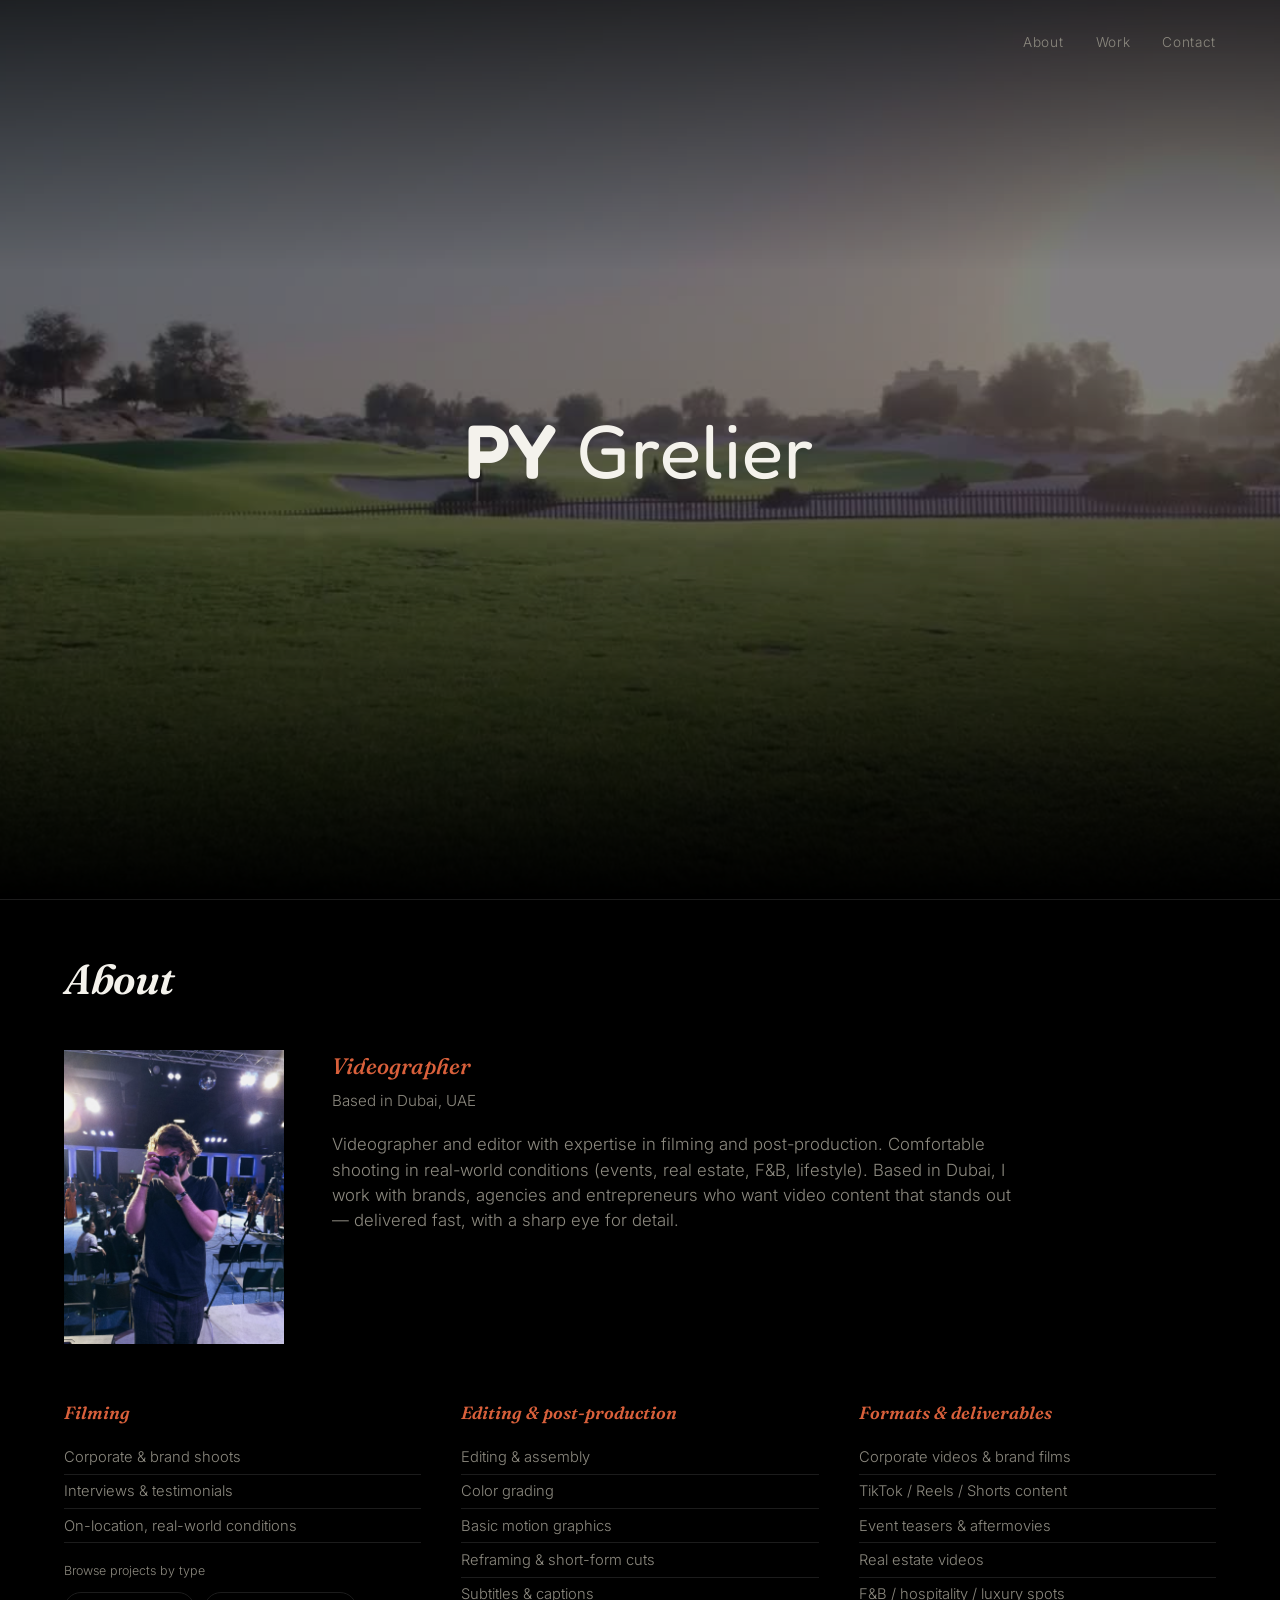
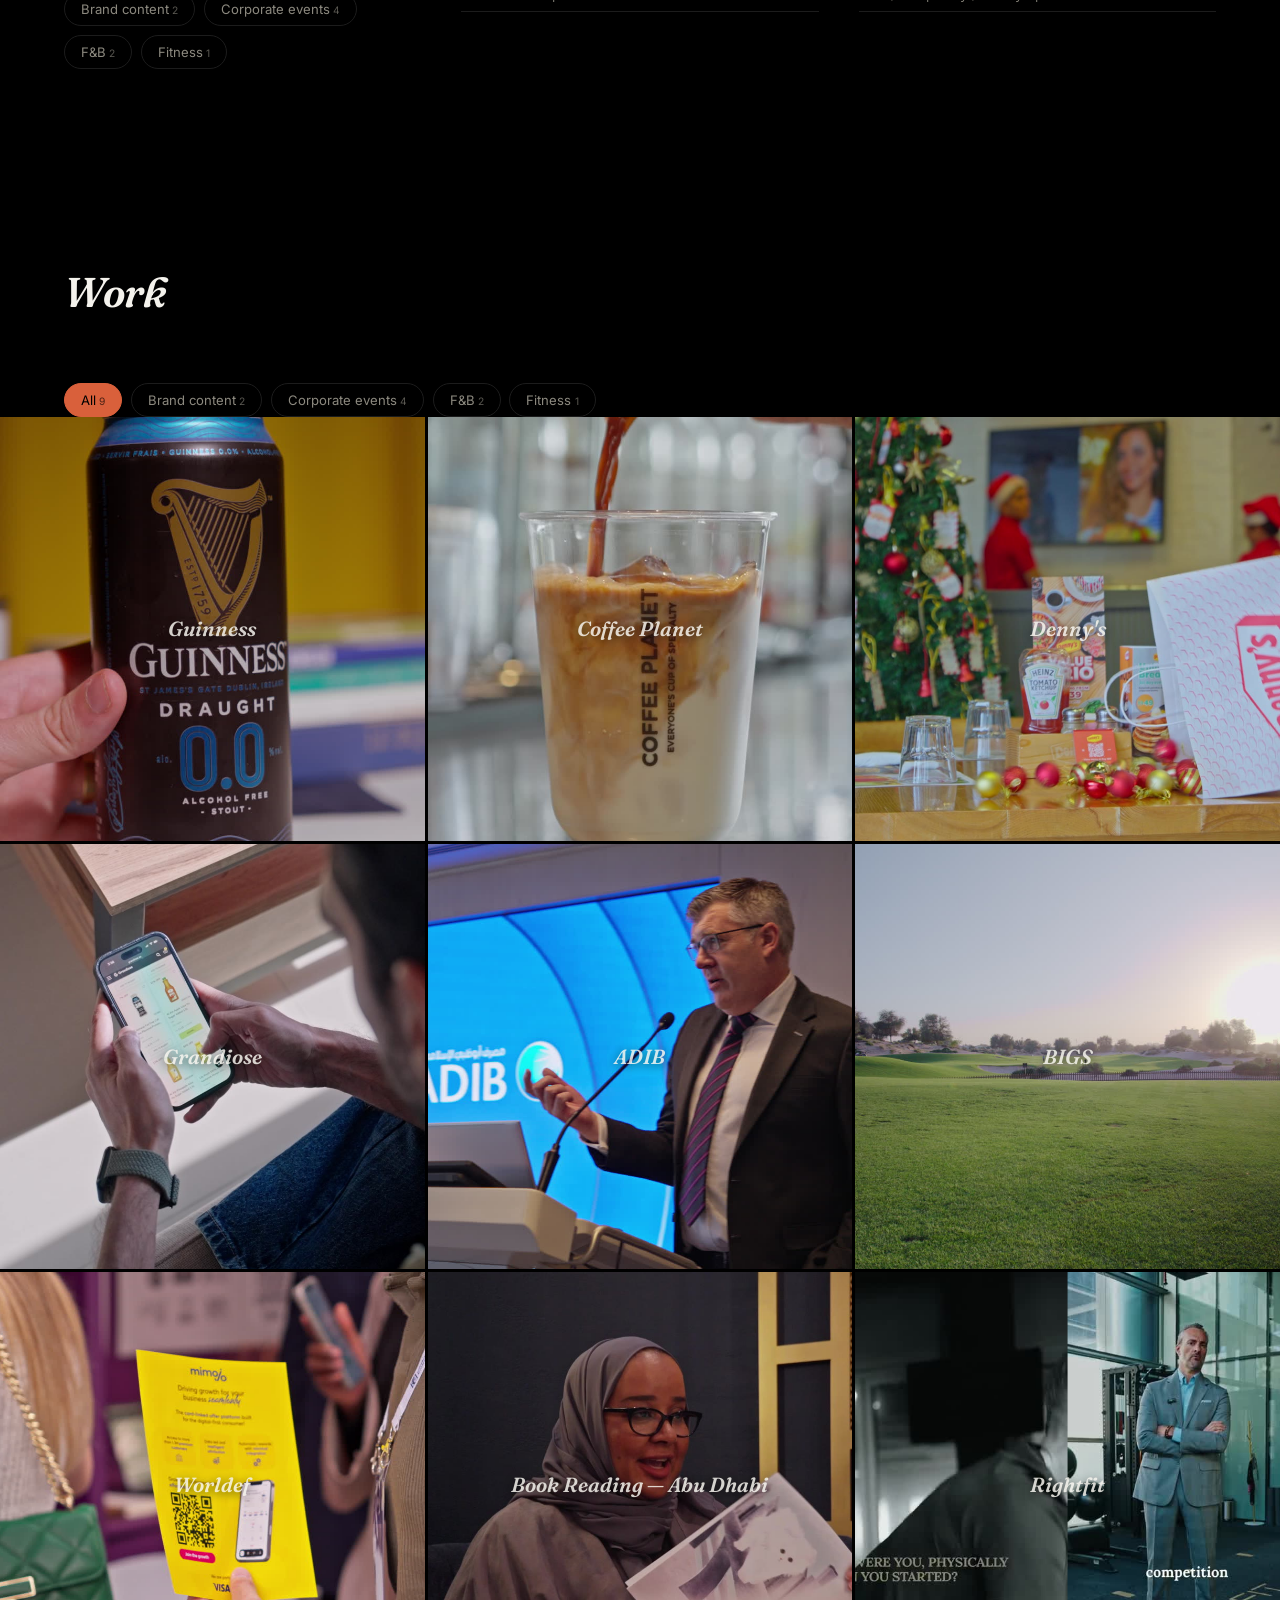
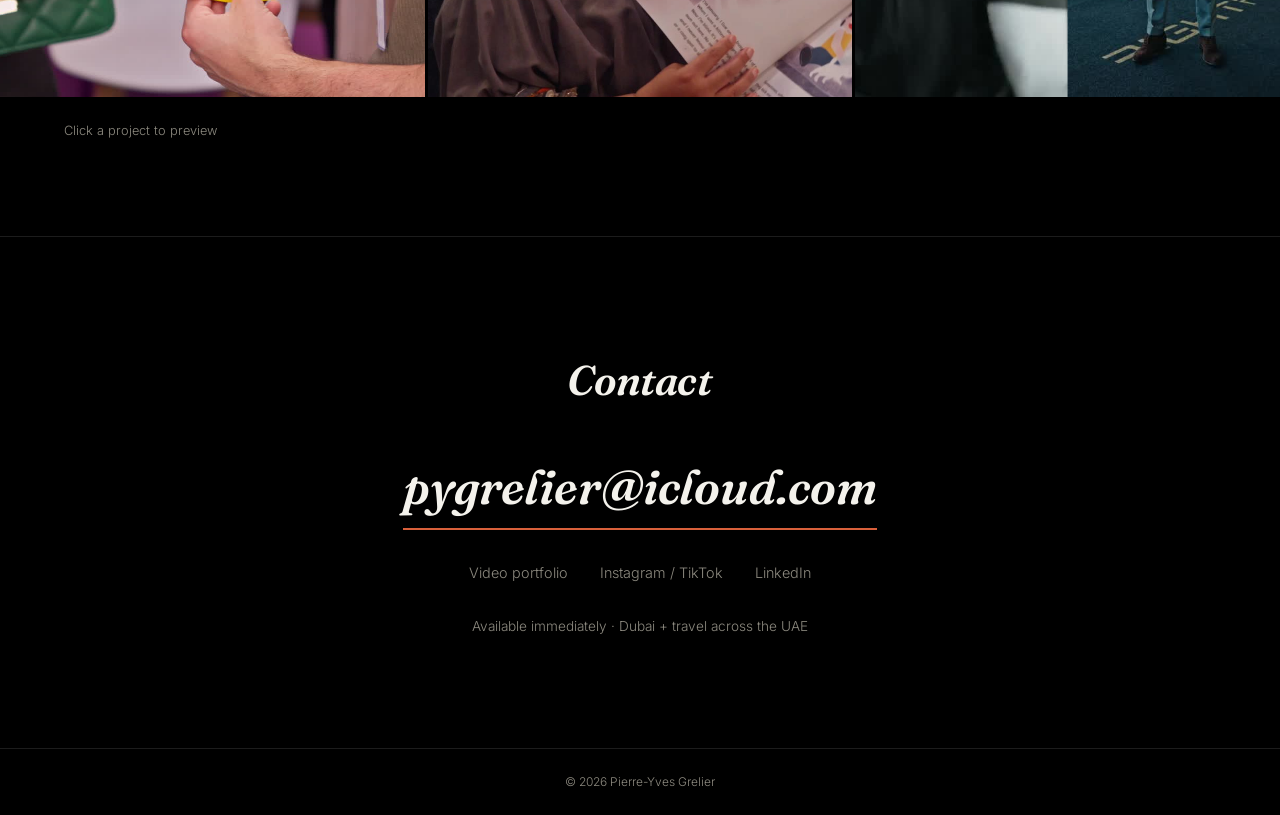
==== index.html @ 36cd8cb8 "Make hero title bigger, dead-center, and switch to a playful font Loads Fredoka (rounded, friendly d" ====
<!DOCTYPE html>
<html lang="en">
<head>
<meta charset="UTF-8">
<meta name="viewport" content="width=device-width, initial-scale=1.0">
<title>Pierre-Yves Grelier — Videographer</title>
<link rel="preconnect" href="https://fonts.googleapis.com">
<link rel="preconnect" href="https://fonts.gstatic.com" crossorigin>
<link href="https://fonts.googleapis.com/css2?family=Fraunces:ital,wght@0,400;0,600;0,700;1,400;1,500;1,600&family=Inter:wght@300;400;500&family=Fredoka:wght@400;500;600;700&display=swap" rel="stylesheet">
<link rel="stylesheet" href="style.css">
</head>
<body>

  <nav class="nav nav--overlay">
    <div class="nav-links">
      <a href="#about">About</a>
      <a href="#work">Work</a>
      <a href="#contact">Contact</a>
    </div>
  </nav>

  <header class="reel">
    <video class="reel-video" src="videos/hero-mashup.mp4" poster="images/hero-mashup.jpg" autoplay muted loop playsinline></video>
    <div class="reel-overlay">
      <h1>PY <span class="em">Grelier</span></h1>
    </div>
  </header>

  <main>
    <section id="about" class="about reveal">
      <h2 class="section-title">About</h2>
      <div class="about-intro">
        <img class="about-photo" src="images/profile.jpg" alt="Pierre-Yves Grelier">
        <div class="about-copy">
          <p class="hero-role">Videographer</p>
          <p class="hero-location">Based in Dubai, UAE</p>
          <p class="about-text">
            Videographer and editor with expertise in filming and post-production.
            Comfortable shooting in real-world conditions (events, real estate, F&amp;B, lifestyle).
            Based in Dubai, I work with brands, agencies and entrepreneurs who want video content
            that stands out — delivered fast, with a sharp eye for detail.
          </p>
        </div>
      </div>

      <div class="skills-grid">
        <div class="skill-block">
          <h3>Filming</h3>
          <ul>
            <li>Corporate &amp; brand shoots</li>
            <li>Interviews &amp; testimonials</li>
            <li>On-location, real-world conditions</li>
          </ul>
          <div class="category-browser" id="category-browser">
            <p class="category-browser-label">Browse projects by type</p>
            <div class="category-pills" id="category-pills"></div>
            <div class="category-preview" id="category-preview">
              <div class="category-preview-track" id="category-preview-track"></div>
            </div>
          </div>
        </div>
        <div class="skill-block">
          <h3>Editing &amp; post-production</h3>
          <ul>
            <li>Editing &amp; assembly</li>
            <li>Color grading</li>
            <li>Basic motion graphics</li>
            <li>Reframing &amp; short-form cuts</li>
            <li>Subtitles &amp; captions</li>
          </ul>
        </div>
        <div class="skill-block">
          <h3>Formats &amp; deliverables</h3>
          <ul>
            <li>Corporate videos &amp; brand films</li>
            <li>TikTok / Reels / Shorts content</li>
            <li>Event teasers &amp; aftermovies</li>
            <li>Real estate videos</li>
            <li>F&amp;B / hospitality / luxury spots</li>
          </ul>
        </div>
      </div>
    </section>

    <section id="work" class="work reveal">
      <h2 class="section-title work-heading">Work</h2>
      <div class="work-filter-pills" id="work-filter-pills"></div>
      <div class="carousel-wrap">
        <div id="project-grid">
          <!-- Generated from projects.js -->
        </div>
      </div>
      <p class="carousel-hint">Click a project to preview</p>
    </section>

    <section id="contact" class="contact reveal">
      <h2 class="section-title">Contact</h2>
      <a class="contact-email" href="mailto:pygrelier@icloud.com">pygrelier@icloud.com</a>
      <div class="contact-links">
        <a href="#" data-placeholder="portfolio">Video portfolio</a>
        <a href="#" data-placeholder="instagram">Instagram / TikTok</a>
        <a href="#" data-placeholder="linkedin">LinkedIn</a>
      </div>
      <p class="contact-note">Available immediately · Dubai + travel across the UAE</p>
    </section>
  </main>

  <footer class="footer">
    <span>© 2026 Pierre-Yves Grelier</span>
  </footer>

  <div id="lightbox" class="lightbox" aria-hidden="true">
    <div class="lightbox-backdrop"></div>
    <div class="lightbox-panel">
      <button class="lightbox-close" aria-label="Close preview" type="button">&times;</button>
      <div class="lightbox-media"></div>
      <div class="lightbox-info">
        <div class="lightbox-title"></div>
        <div class="lightbox-category"></div>
        <a class="lightbox-link" href="#" target="_blank" rel="noopener">Watch full video ↗</a>
      </div>
    </div>
  </div>

  <script src="projects.js"></script>
  <script src="script.js"></script>
</body>
</html>
---- style.css ----
:root {
  --bg: #000000;
  --bg-alt: #0a0a0a;
  --text: #f4f2ec;
  --text-dim: #8c897f;
  --accent: #d9603b;
  --border: #1c1c1c;
  --font-head: 'Fraunces', serif;
  --font-body: 'Inter', sans-serif;
}

* { margin: 0; padding: 0; box-sizing: border-box; }

html { scroll-behavior: smooth; }

.reveal {
  opacity: 0;
  transform: translateY(48px);
  transition: opacity 0.9s ease, transform 0.9s ease;
}

.reveal.is-visible {
  opacity: 1;
  transform: translateY(0);
}

@media (prefers-reduced-motion: reduce) {
  .reveal {
    opacity: 1;
    transform: none;
    transition: none;
  }
}

body {
  background: var(--bg);
  color: var(--text);
  font-family: var(--font-body);
  font-weight: 300;
  line-height: 1.5;
}

main {
  position: relative;
  z-index: 1;
  background: var(--bg);
}

a { color: inherit; text-decoration: none; }

.section-title {
  font-family: var(--font-head);
  font-size: clamp(1.8rem, 4vw, 2.6rem);
  font-weight: 600;
  font-style: italic;
  letter-spacing: -0.01em;
  margin-bottom: 2.5rem;
}

/* ---------- NAV ---------- */
.nav {
  position: relative;
  z-index: 1;
  display: flex;
  justify-content: space-between;
  align-items: center;
  font-family: var(--font-body);
  font-size: 0.85rem;
  letter-spacing: 0.05em;
  padding: 2rem clamp(1.5rem, 5vw, 4rem);
  background: var(--bg);
  border-bottom: 1px solid var(--border);
}

.nav-name {
  font-family: var(--font-head);
  font-weight: 700;
  font-size: 1.4rem;
}

.nav-links { display: flex; gap: 2rem; }

.nav-links a {
  color: var(--text-dim);
  padding-bottom: 0.3rem;
  border-bottom: 1px solid transparent;
  transition: color 0.2s ease, border-color 0.2s ease;
}

.nav-links a:hover { color: var(--text); }

.nav-links a.is-active {
  color: var(--text);
  border-color: var(--accent);
}

.nav--overlay {
  position: absolute;
  left: 0;
  right: 0;
  top: 0;
  z-index: 2;
  background: transparent;
  border-bottom: none;
  justify-content: flex-end;
}

/* ---------- REEL (Work landing banner) ---------- */
.reel {
  position: relative;
  height: 100vh;
  height: 100svh;
  min-height: 480px;
  border-bottom: 1px solid var(--border);
  overflow: hidden;
}

.reel::before {
  content: '';
  position: absolute;
  left: 0;
  right: 0;
  top: 0;
  height: 30%;
  background: linear-gradient(to top, transparent, rgba(0,0,0,0.65));
  pointer-events: none;
  z-index: 0;
}

.reel::after {
  content: '';
  position: absolute;
  left: 0;
  right: 0;
  bottom: 0;
  height: 40%;
  background: linear-gradient(to bottom, transparent, var(--bg));
  pointer-events: none;
  z-index: 0;
}

.reel-video {
  position: absolute;
  left: 0;
  top: -20%;
  width: 100%;
  height: 140%;
  object-fit: cover;
  display: block;
  filter: brightness(0.55);
  z-index: -1;
  will-change: transform;
}

.reel-overlay {
  position: absolute;
  inset: 0;
  z-index: 1;
  display: flex;
  align-items: center;
  justify-content: center;
  text-align: center;
  padding: 0 clamp(1.5rem, 5vw, 4rem);
}

.reel-overlay h1 {
  font-family: 'Fredoka', sans-serif;
  font-weight: 600;
  font-size: clamp(2.6rem, 7vw, 4.75rem);
  line-height: 1;
  letter-spacing: 0.01em;
}

.reel-overlay h1 .em {
  font-weight: 400;
}

.hero-role {
  font-family: var(--font-head);
  font-style: italic;
  font-size: clamp(1.1rem, 2vw, 1.4rem);
  color: var(--accent);
  font-weight: 500;
}

.hero-location {
  margin-top: 0.4rem;
  color: var(--text-dim);
  font-size: 0.95rem;
}

@media (max-width: 900px) {
  .about-intro { flex-direction: column; gap: 1.5rem; }
  .about-photo { width: 160px; }
}

@media (max-width: 480px) {
  .nav { padding: 1.2rem 1.2rem; }
  .nav-name { font-size: 1.05rem; }
  .nav-links { gap: 1rem; }
  .nav-links a { font-size: 0.72rem; }
}

/* ---------- ABOUT ---------- */
.about {
  padding: 3rem clamp(1.5rem, 5vw, 4rem) 6rem;
}

.about-intro {
  display: flex;
  gap: 3rem;
  align-items: flex-start;
  margin-bottom: 3.5rem;
}

.about-photo {
  width: 220px;
  aspect-ratio: 3 / 4;
  object-fit: cover;
  object-position: 50% 25%;
  flex-shrink: 0;
  filter: grayscale(0.15) brightness(0.95);
}

.about-copy {
  flex: 1;
  min-width: 0;
}

.about-text {
  max-width: 680px;
  color: var(--text-dim);
  font-size: 1.05rem;
  margin-top: 1.2rem;
  margin-bottom: 0;
}

.skills-grid {
  display: grid;
  grid-template-columns: repeat(3, 1fr);
  gap: 2.5rem;
}

.skill-block h3 {
  font-family: var(--font-head);
  font-weight: 600;
  font-style: italic;
  font-size: 1.1rem;
  color: var(--accent);
  margin-bottom: 0.9rem;
}

.skill-block ul { list-style: none; }

.skill-block li {
  color: var(--text-dim);
  font-size: 0.92rem;
  padding: 0.35rem 0;
  border-bottom: 1px solid var(--border);
}

.category-browser-label {
  display: block;
  margin-top: 1.2rem;
  margin-bottom: 0.7rem;
  font-size: 0.78rem;
  color: var(--text-dim);
}

.category-pills {
  display: flex;
  flex-wrap: wrap;
  gap: 0.55rem;
}

.category-pill {
  font-family: var(--font-body);
  font-size: 0.82rem;
  color: var(--text-dim);
  background: transparent;
  border: 1px solid var(--border);
  border-radius: 999px;
  padding: 0.5rem 1rem;
  cursor: pointer;
  transition: border-color 0.2s ease, color 0.2s ease, background 0.2s ease;
  white-space: nowrap;
}

.category-pill:hover {
  color: var(--text);
  border-color: var(--text-dim);
}

.category-pill.is-active {
  color: var(--bg);
  background: var(--accent);
  border-color: var(--accent);
}

.category-pill .count {
  opacity: 0.65;
  font-size: 0.78em;
  margin-left: 0.3em;
}

.category-preview {
  max-height: 0;
  opacity: 0;
  overflow: hidden;
  transition: max-height 0.4s cubic-bezier(0.2, 0.8, 0.2, 1), opacity 0.3s ease, margin-top 0.4s ease;
  margin-top: 0;
}

.category-preview.is-open {
  max-height: 190px;
  opacity: 1;
  margin-top: 1.1rem;
}

.category-preview-track {
  display: flex;
  gap: 0.7rem;
  overflow-x: auto;
  padding-bottom: 0.6rem;
  scrollbar-width: thin;
}

.preview-thumb {
  position: relative;
  flex: 0 0 auto;
  width: 128px;
  height: 128px;
  overflow: hidden;
  cursor: pointer;
  background: var(--bg-alt);
  border: 1px solid var(--border);
  transform: scale(1);
  transition: transform 0.25s ease, border-color 0.25s ease;
}

.preview-thumb:hover {
  transform: scale(1.04);
  border-color: var(--accent);
}

.preview-thumb img,
.preview-thumb video {
  width: 100%;
  height: 100%;
  object-fit: cover;
  display: block;
  pointer-events: none;
}

.preview-thumb .pt-title {
  position: absolute;
  left: 0;
  right: 0;
  bottom: 0;
  padding: 0.4rem 0.5rem;
  font-size: 0.68rem;
  letter-spacing: 0.02em;
  background: linear-gradient(180deg, rgba(0,0,0,0) 0%, rgba(0,0,0,0.8) 100%);
  pointer-events: none;
}

.category-preview-more {
  display: inline-block;
  flex: 0 0 auto;
  align-self: center;
  font-family: var(--font-body);
  font-size: 0.78rem;
  color: var(--text-dim);
  background: none;
  border: none;
  border-bottom: 1px solid var(--border);
  padding: 0 0 2px;
  margin-left: 0.2rem;
  white-space: nowrap;
  cursor: pointer;
}

.category-preview-more:hover { color: var(--text); border-color: var(--text); }

@media (max-width: 720px) {
  .skills-grid { grid-template-columns: 1fr; }
  .preview-thumb { width: 104px; height: 104px; }
}

/* ---------- WORK FILTER PILLS (index.html) ---------- */
.work-filter-pills {
  position: relative;
  z-index: 1;
  display: flex;
  flex-wrap: wrap;
  gap: 0.55rem;
  padding: 1.2rem clamp(1.5rem, 5vw, 4rem) 0;
  background: var(--bg);
}

.project-card.is-filtered-out {
  display: none;
}

/* ---------- WORK / PROJECT STACK (full-bleed editorial) ---------- */
.work {
  padding: 6rem 0;
  border-bottom: 1px solid var(--border);
}

.work-heading {
  padding: 0 clamp(1.5rem, 5vw, 4rem);
}

.carousel-wrap {
  position: relative;
}

.work-section-grid {
  display: grid;
  grid-template-columns: repeat(3, 1fr);
  gap: 3px;
}

@media (max-width: 900px) {
  .work-section-grid { grid-template-columns: repeat(2, 1fr); }
}

@media (max-width: 560px) {
  .work-section-grid { grid-template-columns: 1fr; }
}

.project-card {
  position: relative;
  overflow: hidden;
  background: var(--bg-alt);
  aspect-ratio: 1 / 1;
  border-radius: 0;
  cursor: pointer;
}

.project-card img,
.project-card video {
  width: 100%;
  height: 100%;
  object-fit: cover;
  display: block;
  pointer-events: none;
  transition: filter 0.4s ease;
}

.project-card:hover img,
.project-card:hover video {
  filter: brightness(1.08);
}

.project-card::after {
  content: "View ↗";
  position: absolute;
  top: 0.9rem;
  right: 0.9rem;
  font-size: 0.7rem;
  letter-spacing: 0.05em;
  color: var(--text);
  background: rgba(0,0,0,0.55);
  padding: 0.35rem 0.7rem;
  border-radius: 999px;
  opacity: 0;
  transform: translateY(-4px);
  transition: opacity 0.2s ease, transform 0.2s ease;
  pointer-events: none;
}

.project-card:hover::after,
.project-card:focus-visible::after {
  opacity: 1;
  transform: translateY(0);
}

.project-overlay {
  position: absolute;
  inset: 0;
  display: flex;
  align-items: center;
  justify-content: center;
  padding: 1rem;
  text-align: center;
  pointer-events: none;
}

.project-overlay .p-title {
  font-family: var(--font-head);
  font-weight: 600;
  font-style: italic;
  font-size: clamp(0.95rem, 1.6vw, 1.3rem);
  line-height: 1.15;
  color: var(--text);
  opacity: 0.85;
  text-shadow: 0 2px 10px rgba(0,0,0,0.7);
}

.project-placeholder {
  width: 100%;
  height: 100%;
  display: flex;
  align-items: center;
  justify-content: center;
  color: var(--text-dim);
  font-size: 0.8rem;
  text-align: center;
  padding: 1rem;
  border: 1px dashed var(--border);
}

.carousel-hint {
  margin-top: 1.5rem;
  padding: 0 clamp(1.5rem, 5vw, 4rem);
  font-size: 0.8rem;
  color: var(--text-dim);
}


/* ---------- LIGHTBOX ---------- */
.lightbox {
  position: fixed;
  inset: 0;
  z-index: 100;
  display: flex;
  align-items: center;
  justify-content: center;
  padding: 2rem;
  opacity: 0;
  visibility: hidden;
  transition: opacity 0.25s ease, visibility 0.25s ease;
}

.lightbox.is-open {
  opacity: 1;
  visibility: visible;
}

.lightbox-backdrop {
  position: absolute;
  inset: 0;
  background: rgba(0, 0, 0, 0.92);
}

.lightbox-panel {
  position: relative;
  z-index: 1;
  max-width: min(90vw, 900px);
  max-height: 90vh;
  background: var(--bg-alt);
  border: 1px solid var(--border);
  border-radius: 0;
  overflow: hidden;
  display: flex;
  flex-direction: column;
  transform: scale(0.96);
  opacity: 0;
  transition: transform 0.3s cubic-bezier(0.2, 0.8, 0.2, 1), opacity 0.25s ease;
}

.lightbox.is-open .lightbox-panel {
  transform: scale(1);
  opacity: 1;
}

.lightbox-media {
  background: #000;
  display: flex;
  align-items: center;
  justify-content: center;
  max-height: 70vh;
}

.lightbox-media img,
.lightbox-media video {
  display: block;
  width: 100%;
  max-height: 70vh;
  object-fit: contain;
}

.lightbox-info {
  padding: 1.2rem 1.5rem;
  display: flex;
  align-items: baseline;
  justify-content: space-between;
  gap: 1rem;
  flex-wrap: wrap;
}

.lightbox-title {
  font-family: var(--font-head);
  font-weight: 600;
  font-style: italic;
  font-size: 1.2rem;
}

.lightbox-category {
  color: var(--text-dim);
  font-size: 0.72rem;
  text-transform: uppercase;
  letter-spacing: 0.14em;
  margin-right: auto;
  margin-left: 0.8rem;
}

.lightbox-link {
  font-size: 0.85rem;
  color: var(--text-dim);
  border-bottom: 1px solid var(--border);
  white-space: nowrap;
}

.lightbox-link:hover { color: var(--text); border-color: var(--text); }
.lightbox-link[hidden] { display: none; }

.lightbox-close {
  position: absolute;
  top: 0.6rem;
  right: 0.8rem;
  z-index: 2;
  width: 34px;
  height: 34px;
  border-radius: 50%;
  border: none;
  background: rgba(0, 0, 0, 0.6);
  color: var(--text);
  font-size: 1.4rem;
  line-height: 1;
  cursor: pointer;
}

.lightbox-close:hover { background: var(--accent); }

/* ---------- CONTACT ---------- */
.contact {
  padding: 7rem clamp(1.5rem, 5vw, 4rem);
  text-align: center;
}

.contact-email {
  display: inline-block;
  font-family: var(--font-head);
  font-style: italic;
  font-size: clamp(1.8rem, 5vw, 3rem);
  font-weight: 600;
  border-bottom: 2px solid var(--accent);
  padding-bottom: 0.3rem;
}

.contact-links {
  display: flex;
  justify-content: center;
  gap: 2rem;
  margin-top: 2rem;
  color: var(--text-dim);
  font-size: 0.9rem;
}

.contact-links a:hover { color: var(--text); }

.contact-note {
  margin-top: 2rem;
  color: var(--text-dim);
  font-size: 0.85rem;
}

/* ---------- FOOTER ---------- */
.footer {
  position: relative;
  z-index: 1;
  padding: 1.5rem clamp(1.5rem, 5vw, 4rem);
  color: var(--text-dim);
  font-size: 0.75rem;
  text-align: center;
  background: var(--bg);
  border-top: 1px solid var(--border);
}
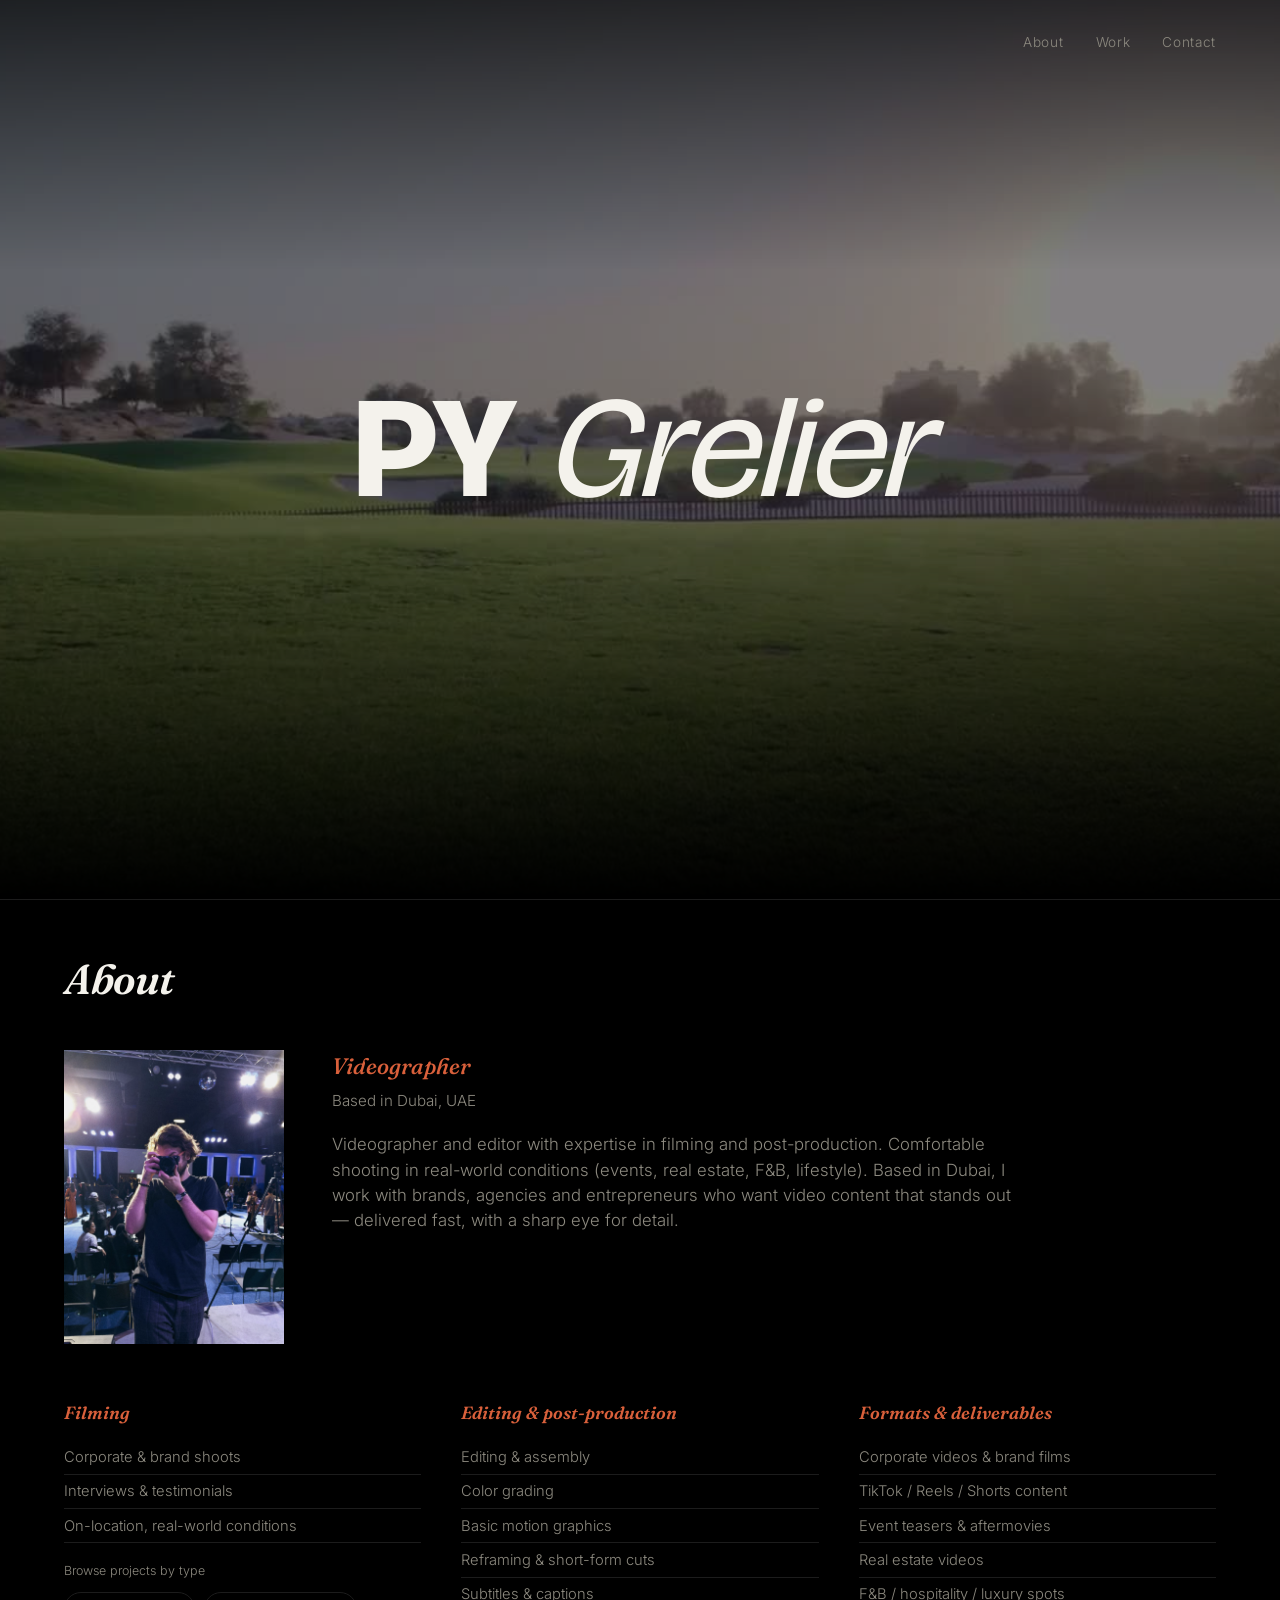
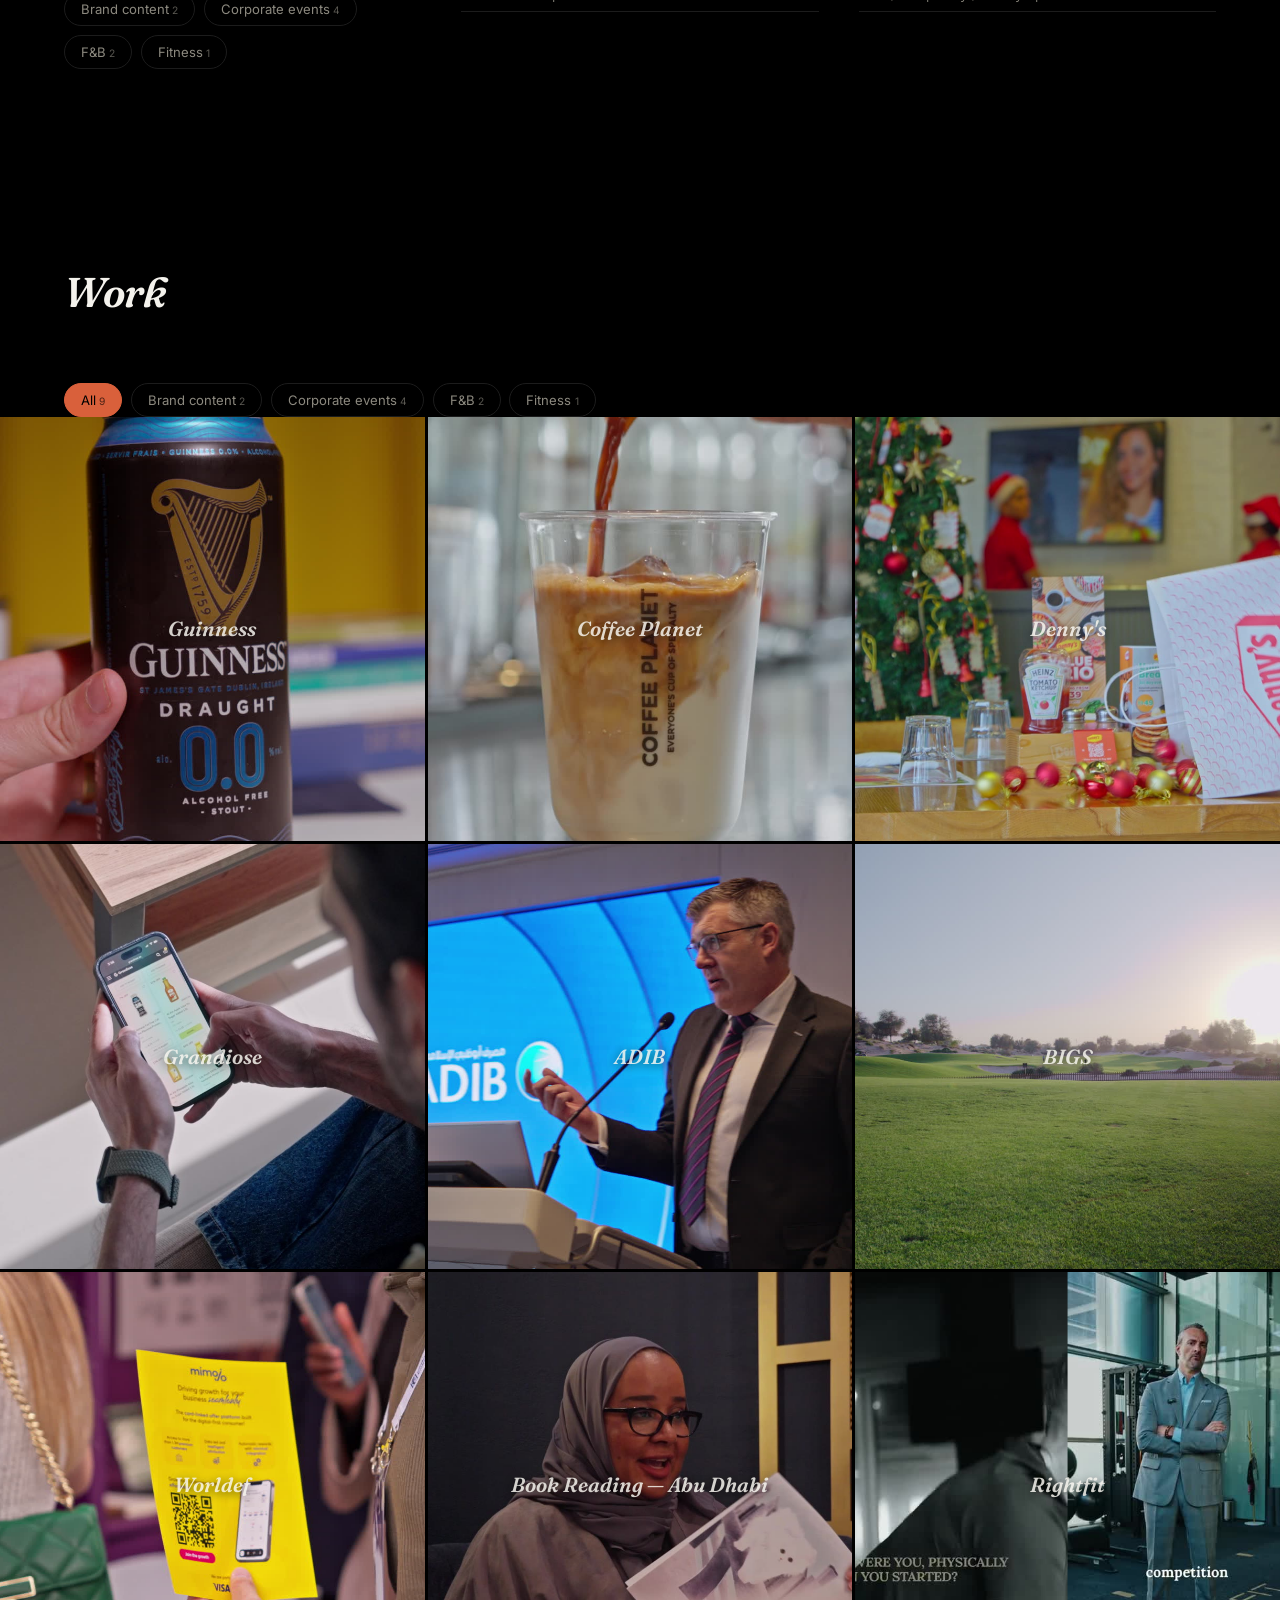
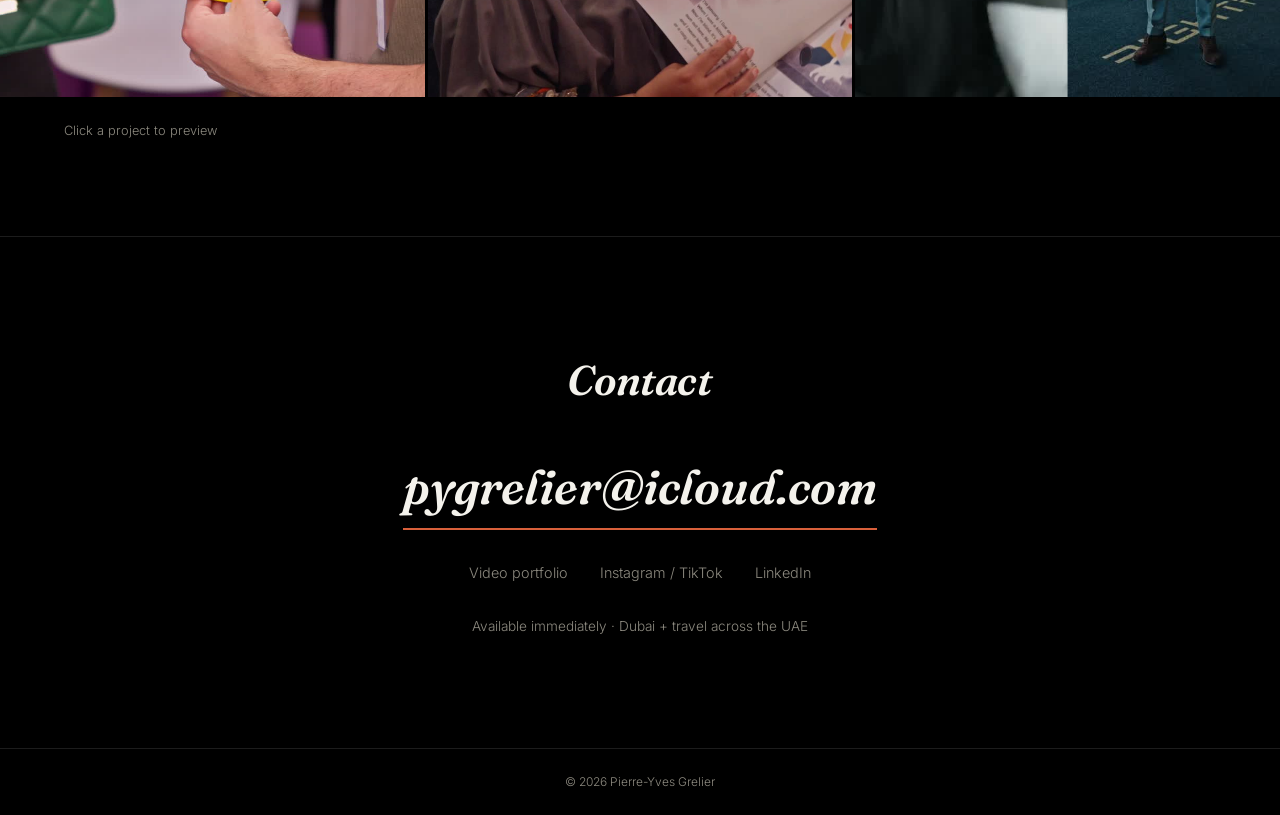
==== commit 015e2f0c: "Go bigger and bolder on the hero title, swap to a livelier font Fredoka read too plain/generic. Swit" ====
--- a/index.html
+++ b/index.html
@@ -6,7 +6,7 @@
 <title>Pierre-Yves Grelier — Videographer</title>
 <link rel="preconnect" href="https://fonts.googleapis.com">
 <link rel="preconnect" href="https://fonts.gstatic.com" crossorigin>
-<link href="https://fonts.googleapis.com/css2?family=Fraunces:ital,wght@0,400;0,600;0,700;1,400;1,500;1,600&family=Inter:wght@300;400;500&family=Fredoka:wght@400;500;600;700&display=swap" rel="stylesheet">
+<link href="https://fonts.googleapis.com/css2?family=Fraunces:ital,wght@0,400;0,600;0,700;1,400;1,500;1,600&family=Inter:wght@300;400;500&family=Bricolage+Grotesque:opsz,wght@12..96,400..800&display=swap" rel="stylesheet">
 <link rel="stylesheet" href="style.css">
 </head>
 <body>
--- a/style.css
+++ b/style.css
@@ -164,15 +164,16 @@
 }
 
 .reel-overlay h1 {
-  font-family: 'Fredoka', sans-serif;
-  font-weight: 600;
-  font-size: clamp(2.6rem, 7vw, 4.75rem);
-  line-height: 1;
-  letter-spacing: 0.01em;
+  font-family: 'Bricolage Grotesque', sans-serif;
+  font-weight: 800;
+  font-size: clamp(4rem, 12vw, 9rem);
+  line-height: 0.95;
+  letter-spacing: -0.01em;
 }
 
 .reel-overlay h1 .em {
   font-weight: 400;
+  font-style: italic;
 }
 
 .hero-role {
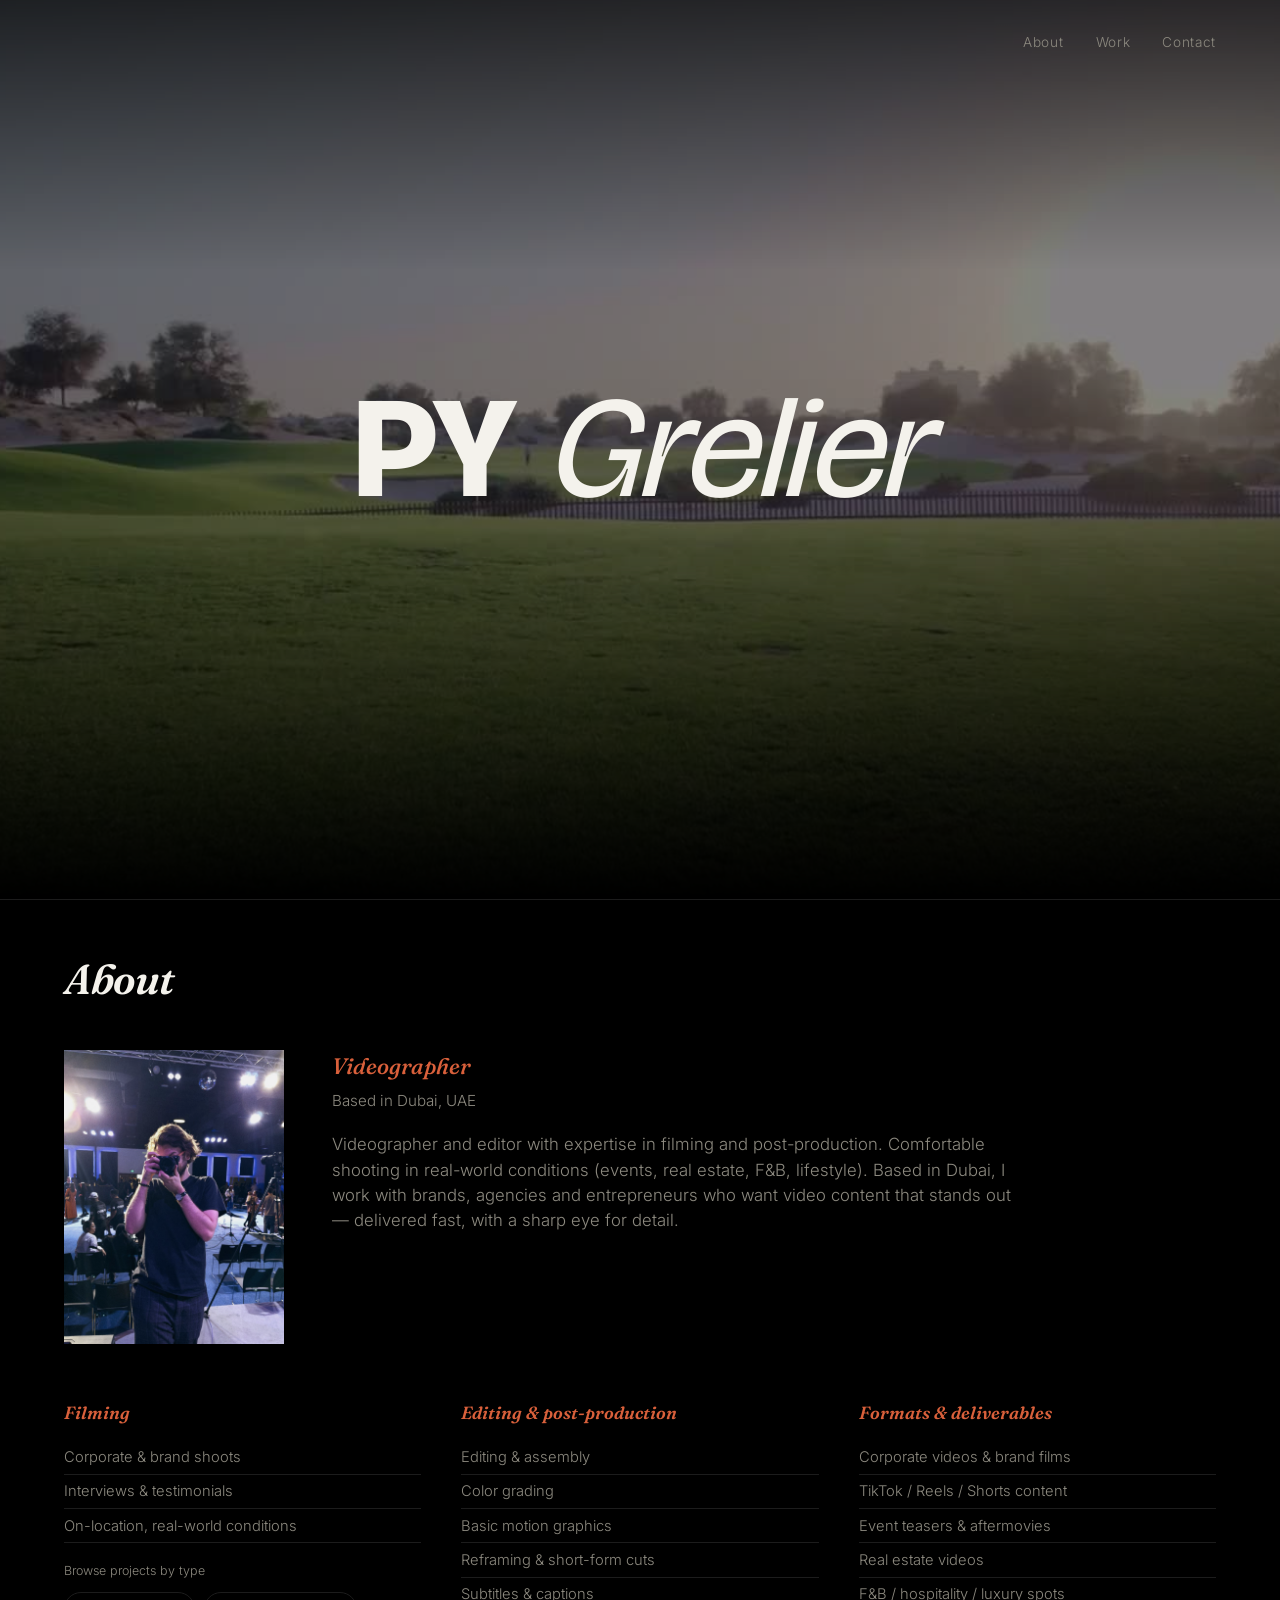
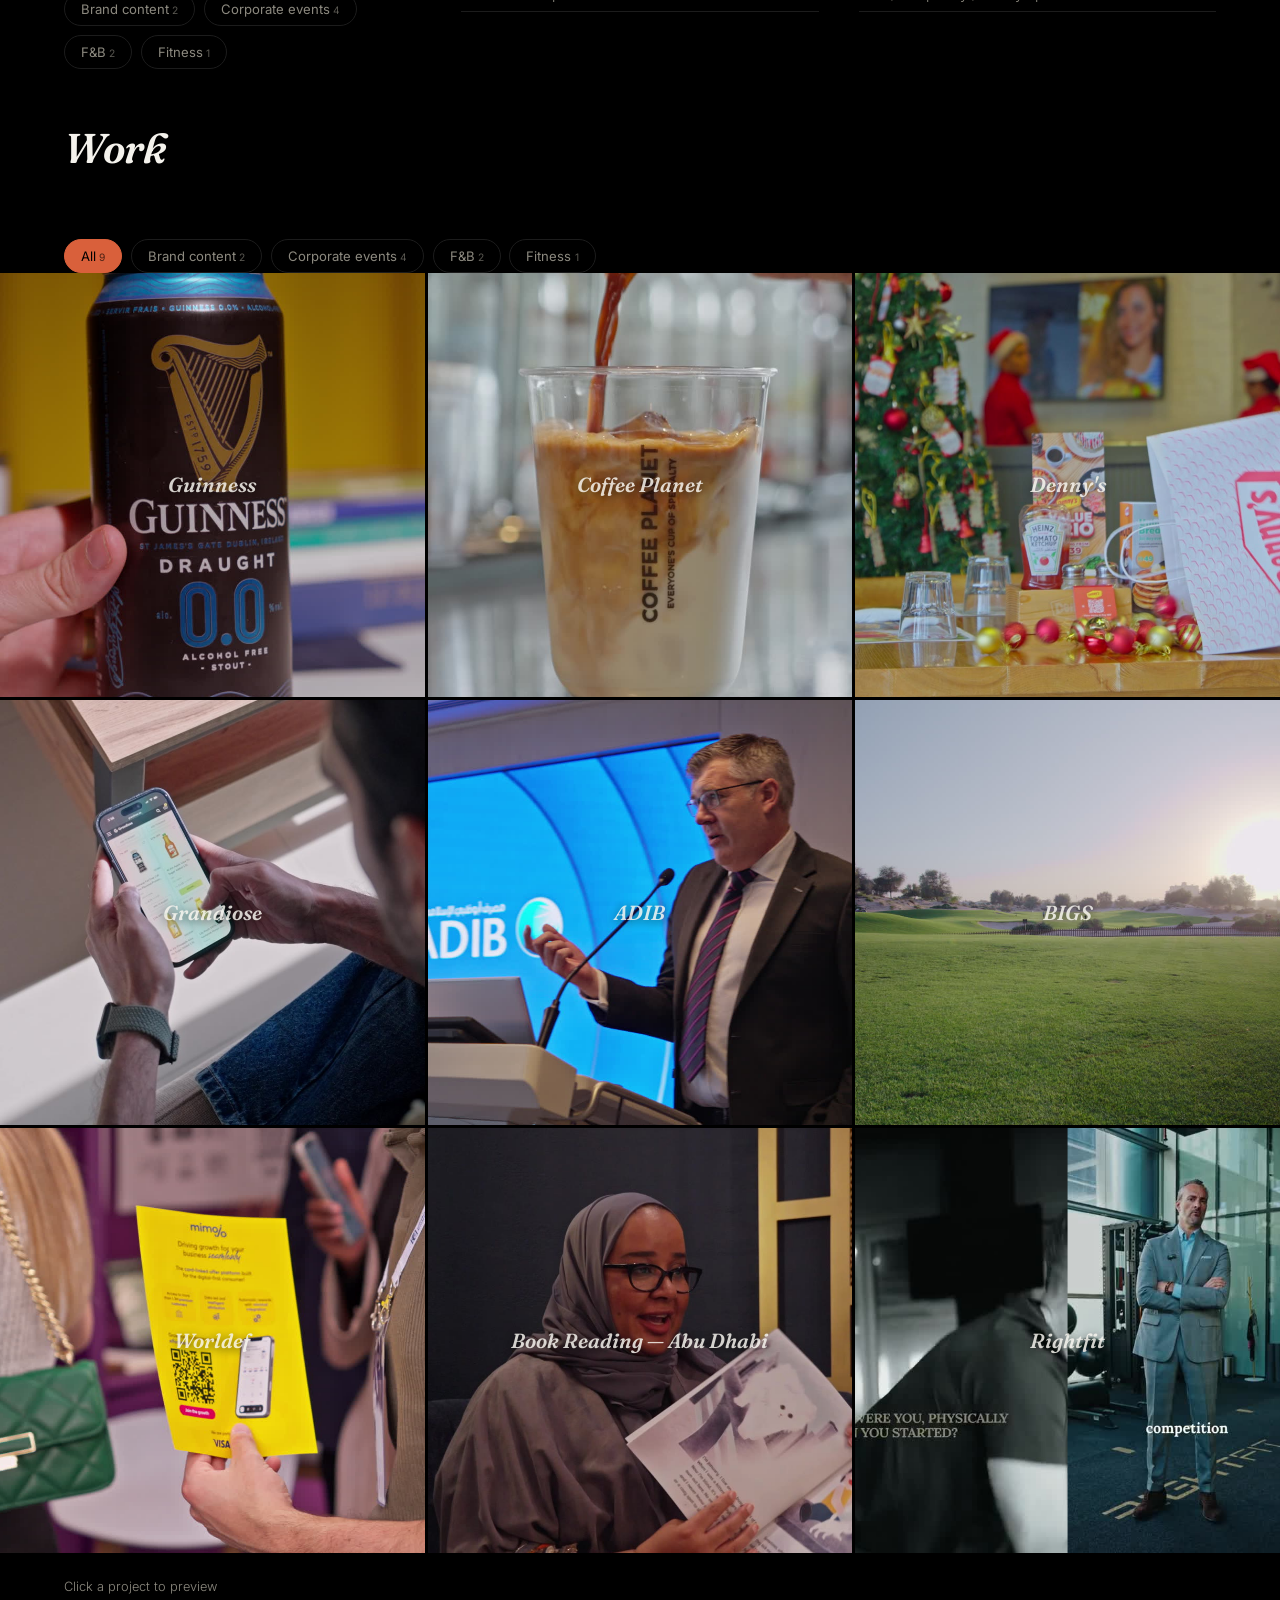
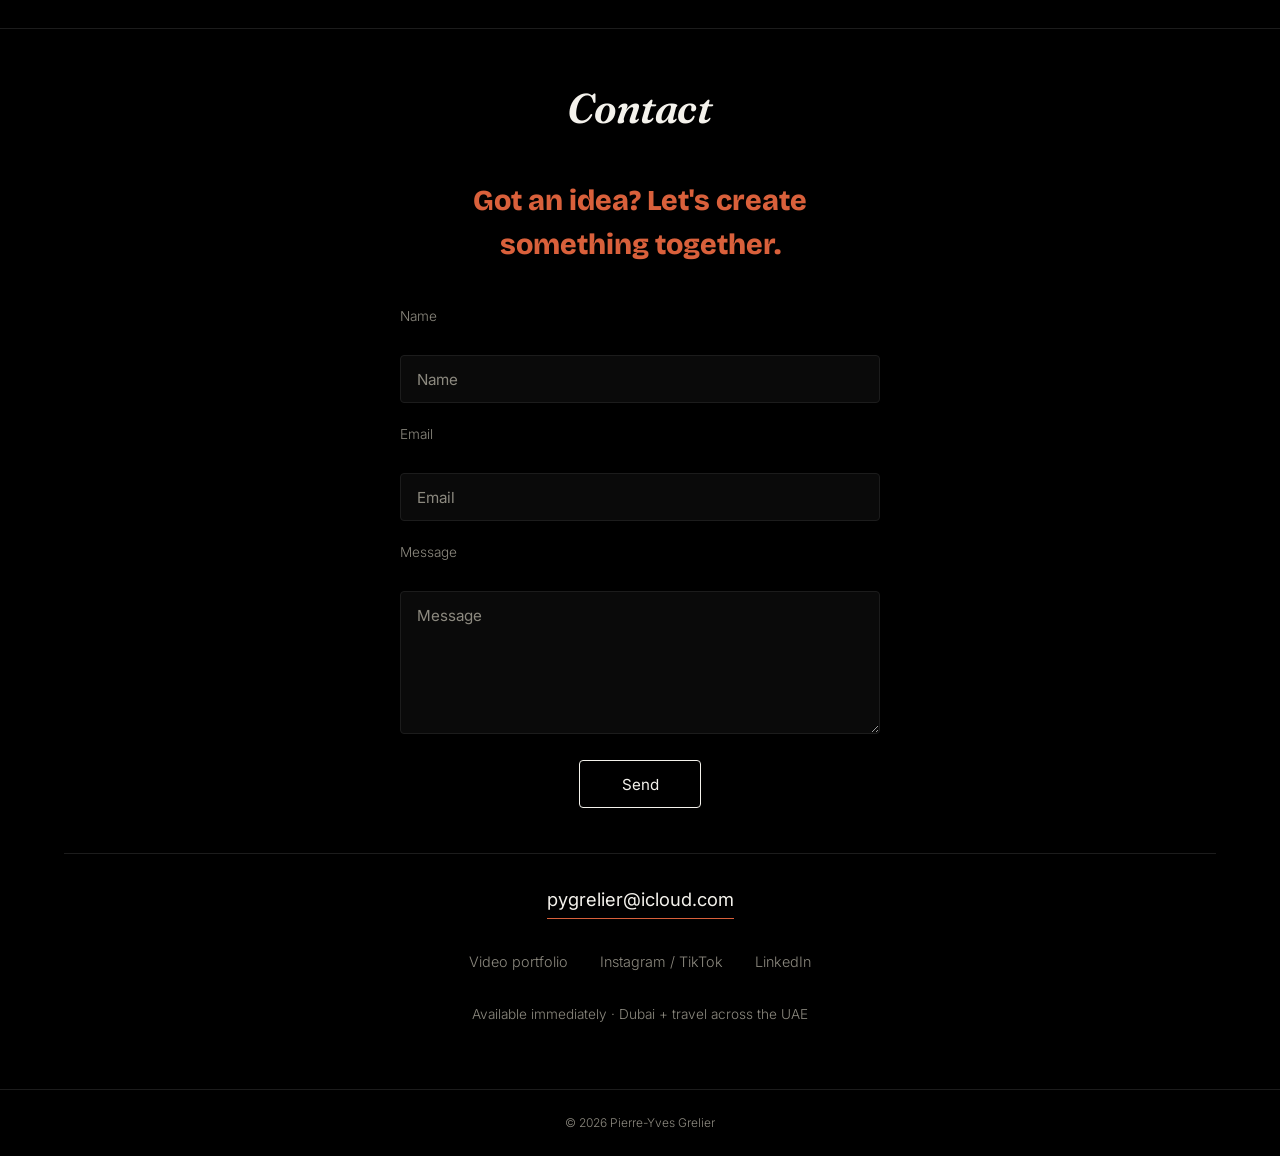
==== commit 3fc3f47b: "Add English contact form (Name/Email/Message) above the email fallback The site is static with no ba" ====
--- a/index.html
+++ b/index.html
@@ -95,13 +95,30 @@
 
     <section id="contact" class="contact reveal">
       <h2 class="section-title">Contact</h2>
-      <a class="contact-email" href="mailto:pygrelier@icloud.com">pygrelier@icloud.com</a>
-      <div class="contact-links">
-        <a href="#" data-placeholder="portfolio">Video portfolio</a>
-        <a href="#" data-placeholder="instagram">Instagram / TikTok</a>
-        <a href="#" data-placeholder="linkedin">LinkedIn</a>
+      <p class="contact-lede">Got an idea? Let's create something together.</p>
+
+      <form class="contact-form" id="contact-form">
+        <label for="cf-name">Name</label>
+        <input type="text" id="cf-name" name="name" placeholder="Name" required>
+
+        <label for="cf-email">Email</label>
+        <input type="email" id="cf-email" name="email" placeholder="Email" required>
+
+        <label for="cf-message">Message</label>
+        <textarea id="cf-message" name="message" placeholder="Message" rows="6" required></textarea>
+
+        <button type="submit" class="contact-submit">Send</button>
+      </form>
+
+      <div class="contact-fallback">
+        <a class="contact-email" href="mailto:pygrelier@icloud.com">pygrelier@icloud.com</a>
+        <div class="contact-links">
+          <a href="#" data-placeholder="portfolio">Video portfolio</a>
+          <a href="#" data-placeholder="instagram">Instagram / TikTok</a>
+          <a href="#" data-placeholder="linkedin">LinkedIn</a>
+        </div>
+        <p class="contact-note">Available immediately · Dubai + travel across the UAE</p>
       </div>
-      <p class="contact-note">Available immediately · Dubai + travel across the UAE</p>
     </section>
   </main>
 
--- a/style.css
+++ b/style.css
@@ -204,7 +204,7 @@
 
 /* ---------- ABOUT ---------- */
 .about {
-  padding: 3rem clamp(1.5rem, 5vw, 4rem) 6rem;
+  padding: 3rem clamp(1.5rem, 5vw, 4rem) 1rem;
 }
 
 .about-intro {
@@ -405,7 +405,7 @@
 
 /* ---------- WORK / PROJECT STACK (full-bleed editorial) ---------- */
 .work {
-  padding: 6rem 0;
+  padding: 2rem 0;
   border-bottom: 1px solid var(--border);
 }
 
@@ -638,18 +638,98 @@
 
 /* ---------- CONTACT ---------- */
 .contact {
-  padding: 7rem clamp(1.5rem, 5vw, 4rem);
+  padding: 3rem clamp(1.5rem, 5vw, 4rem) 4rem;
   text-align: center;
+}
+
+.contact-lede {
+  font-family: 'Bricolage Grotesque', sans-serif;
+  font-weight: 800;
+  color: var(--accent);
+  font-size: clamp(1.3rem, 3vw, 1.8rem);
+  max-width: 480px;
+  margin: 0 auto 2.5rem;
+}
+
+.contact-form {
+  max-width: 480px;
+  margin: 0 auto;
+  text-align: left;
+  display: flex;
+  flex-direction: column;
+  gap: 1.3rem;
+}
+
+.contact-form label {
+  display: block;
+  font-size: 0.85rem;
+  color: var(--text-dim);
+  margin-bottom: 0.5rem;
+}
+
+.contact-form input,
+.contact-form textarea {
+  display: block;
+  width: 100%;
+  background: var(--bg-alt);
+  border: 1px solid var(--border);
+  color: var(--text);
+  font-family: var(--font-body);
+  font-size: 0.95rem;
+  padding: 0.85rem 1rem;
+  border-radius: 4px;
+  transition: border-color 0.2s ease;
+}
+
+.contact-form input::placeholder,
+.contact-form textarea::placeholder {
+  color: var(--text-dim);
+}
+
+.contact-form input:focus,
+.contact-form textarea:focus {
+  outline: none;
+  border-color: var(--accent);
+}
+
+.contact-form textarea {
+  resize: vertical;
+  min-height: 130px;
+}
+
+.contact-submit {
+  align-self: center;
+  margin-top: 0.3rem;
+  padding: 0.85rem 2.6rem;
+  background: transparent;
+  border: 1.5px solid var(--text);
+  color: var(--text);
+  font-family: var(--font-body);
+  font-size: 0.95rem;
+  border-radius: 4px;
+  cursor: pointer;
+  transition: background 0.2s ease, color 0.2s ease, border-color 0.2s ease;
+}
+
+.contact-submit:hover {
+  background: var(--accent);
+  border-color: var(--accent);
+  color: var(--bg);
+}
+
+.contact-fallback {
+  margin-top: 2.8rem;
+  padding-top: 2rem;
+  border-top: 1px solid var(--border);
 }
 
 .contact-email {
   display: inline-block;
-  font-family: var(--font-head);
-  font-style: italic;
-  font-size: clamp(1.8rem, 5vw, 3rem);
-  font-weight: 600;
-  border-bottom: 2px solid var(--accent);
-  padding-bottom: 0.3rem;
+  font-family: var(--font-body);
+  font-size: clamp(1rem, 1.6vw, 1.15rem);
+  font-weight: 400;
+  border-bottom: 1px solid var(--accent);
+  padding-bottom: 0.25rem;
 }
 
 .contact-links {
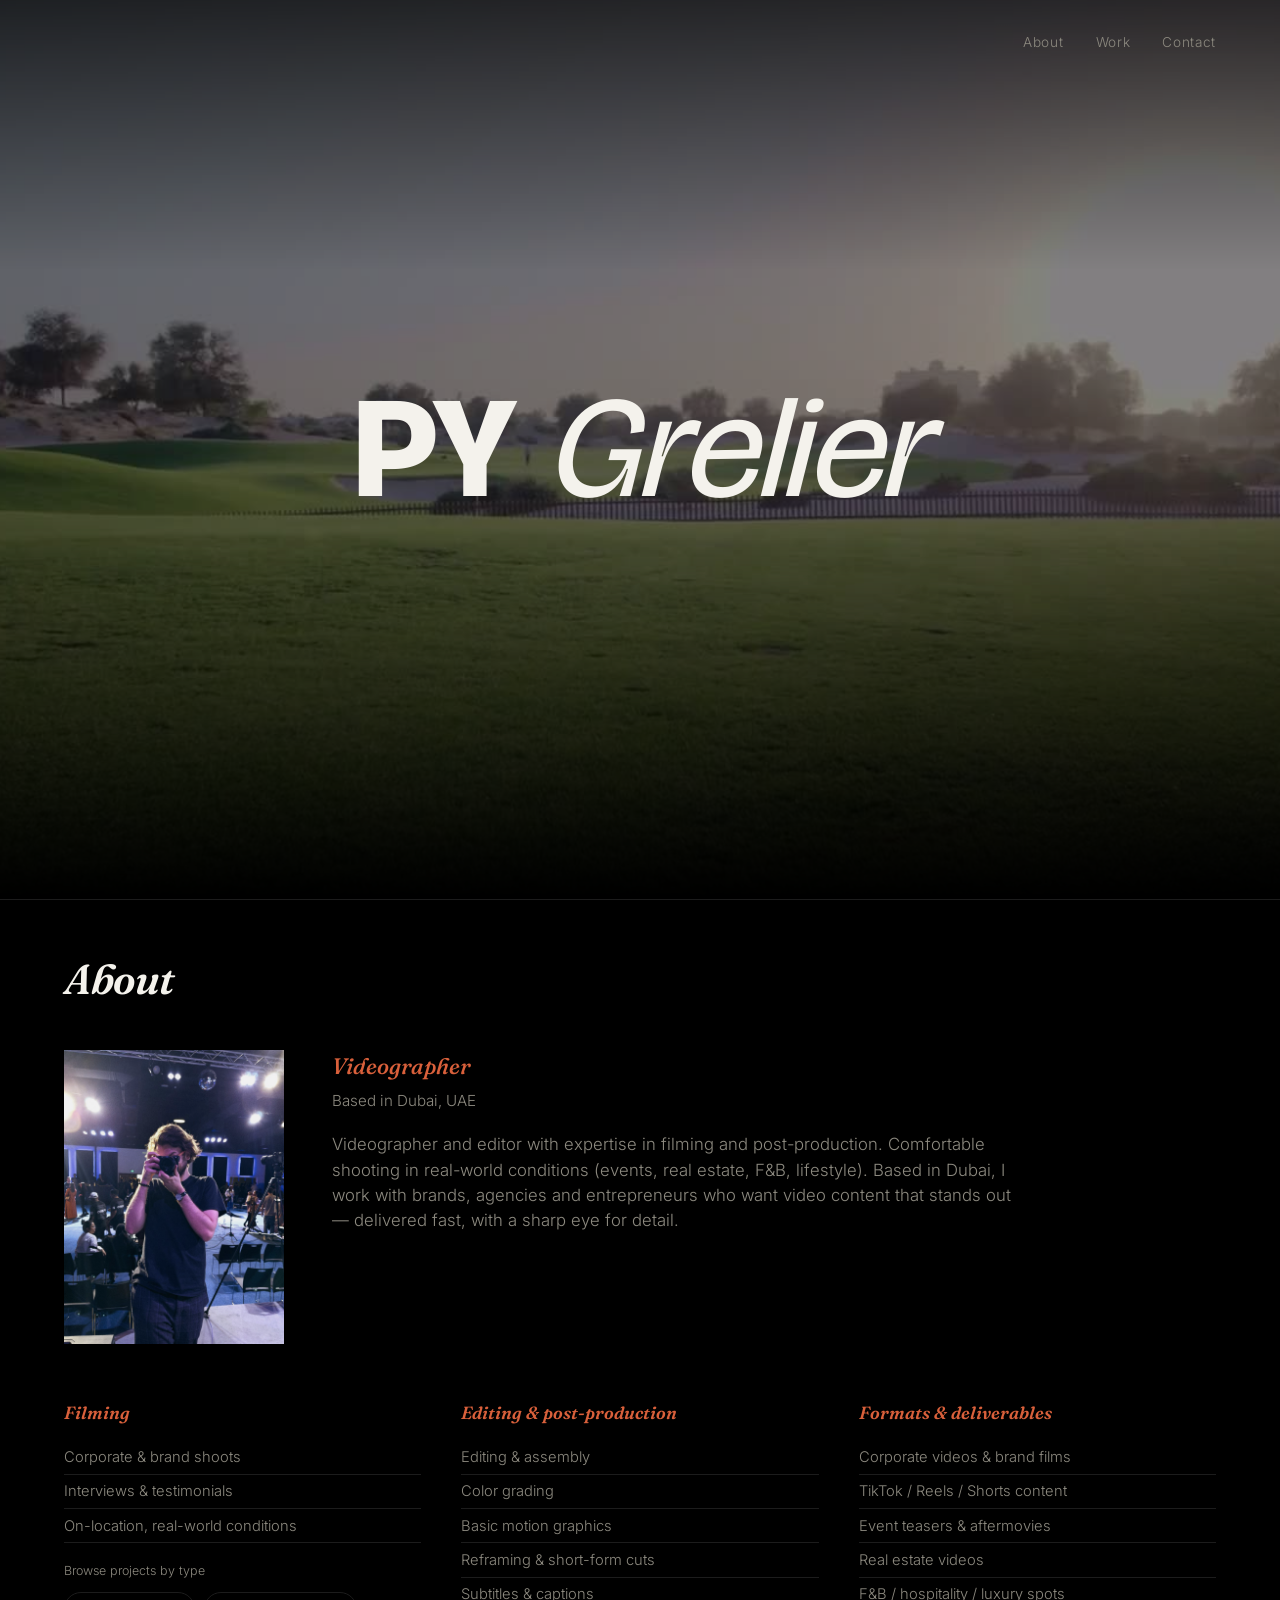
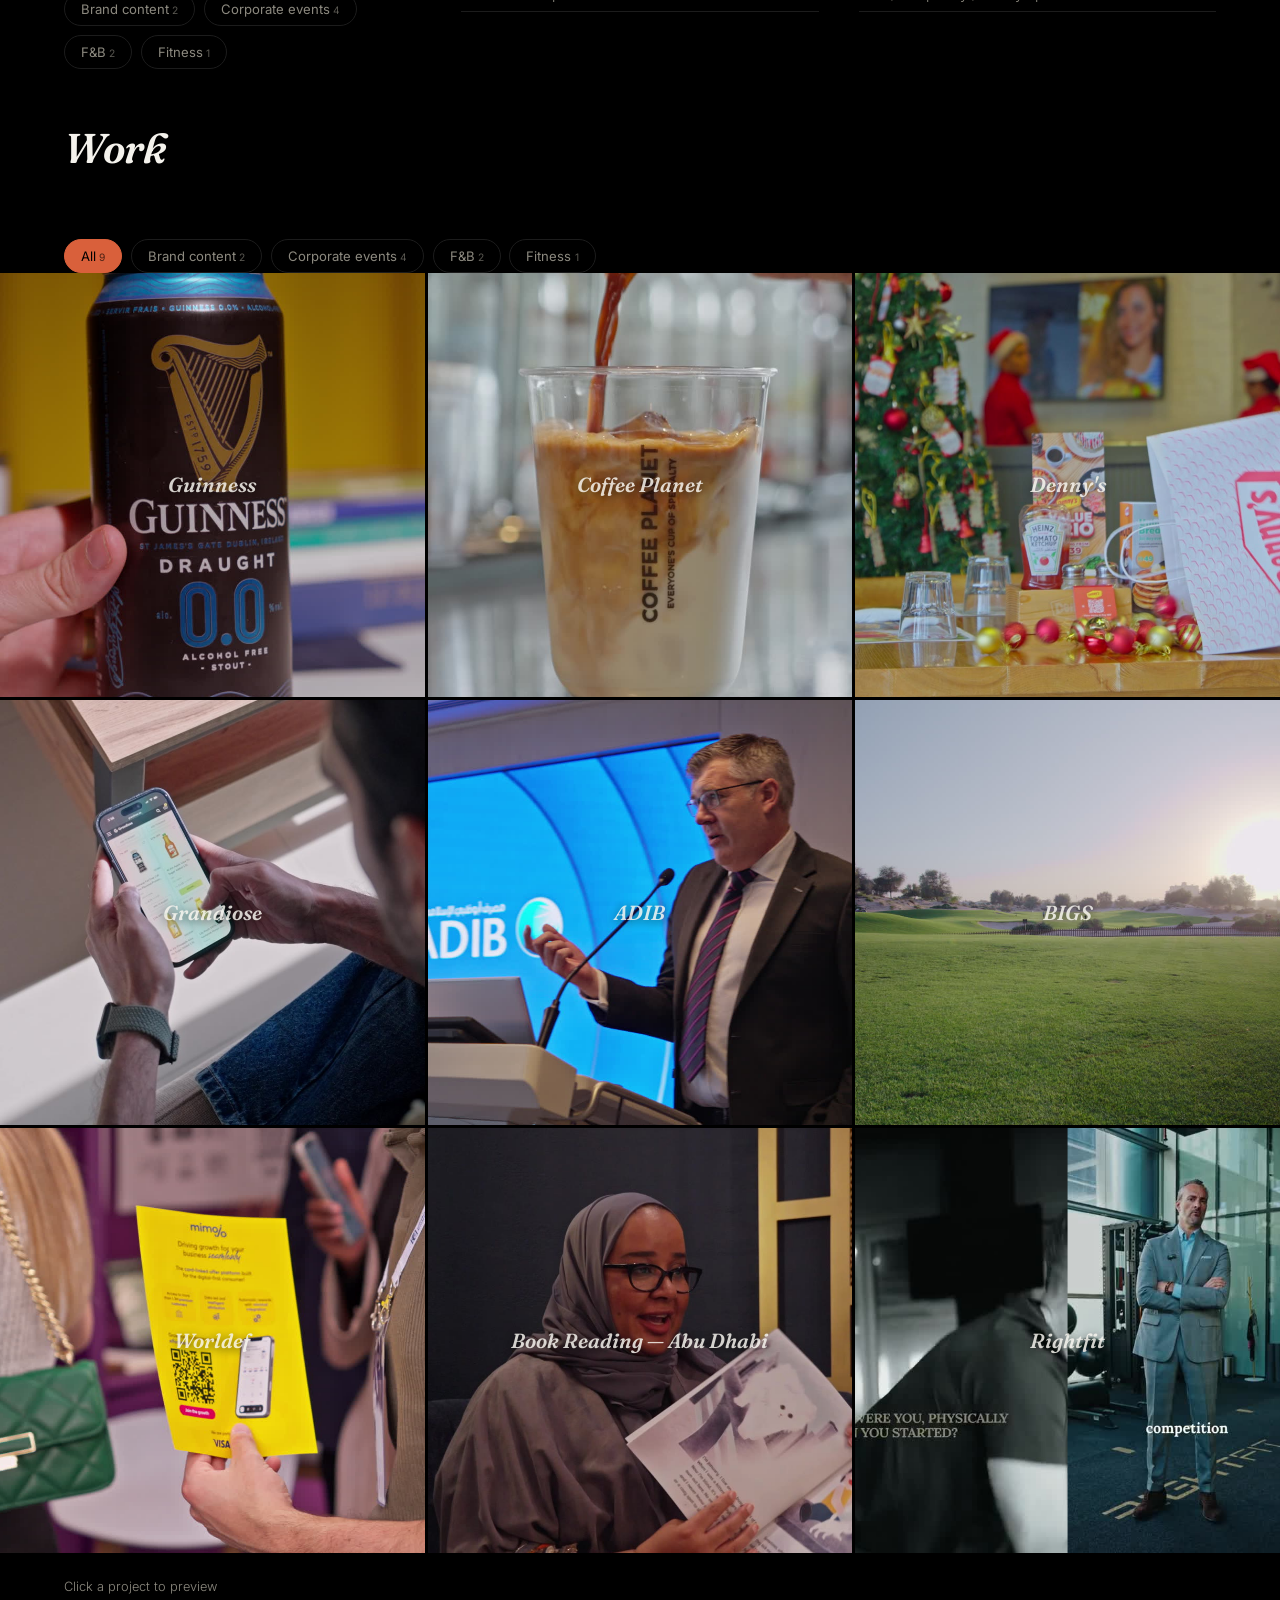
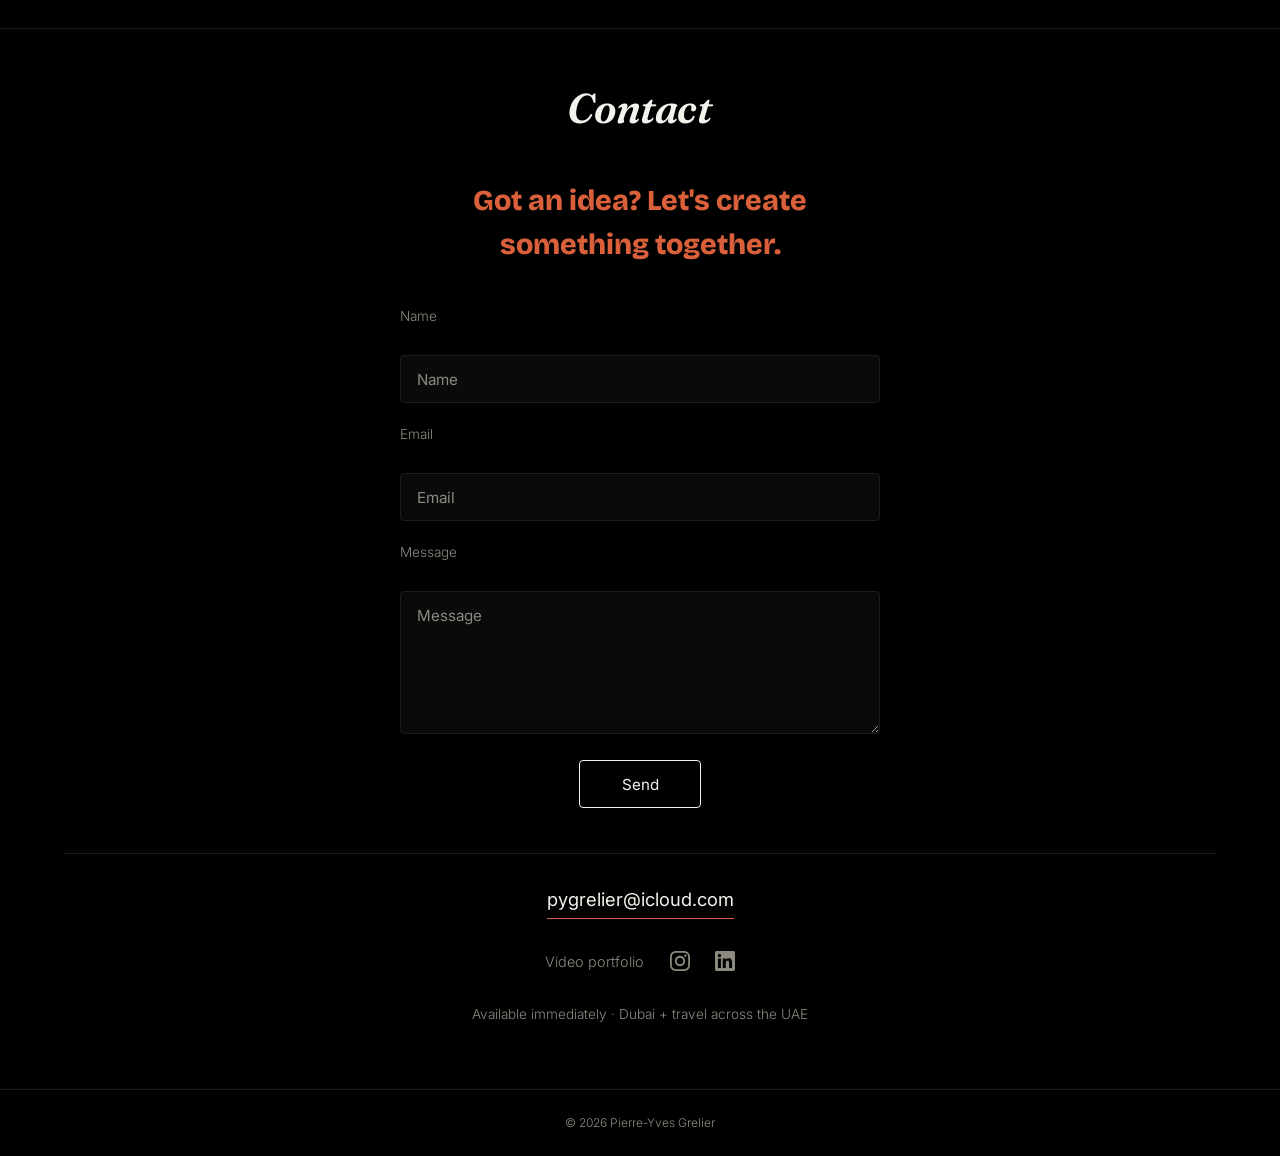
==== commit 2da94168: "Wire up real Instagram and LinkedIn links with icons Drops the TikTok mention and swaps the two plac" ====
--- a/index.html
+++ b/index.html
@@ -114,8 +114,12 @@
         <a class="contact-email" href="mailto:pygrelier@icloud.com">pygrelier@icloud.com</a>
         <div class="contact-links">
           <a href="#" data-placeholder="portfolio">Video portfolio</a>
-          <a href="#" data-placeholder="instagram">Instagram / TikTok</a>
-          <a href="#" data-placeholder="linkedin">LinkedIn</a>
+          <a href="https://www.instagram.com/py_grelier/" target="_blank" rel="noopener" class="social-link" aria-label="Instagram">
+            <svg viewBox="0 0 24 24" width="20" height="20" fill="currentColor" aria-hidden="true"><path d="M12 0C8.74 0 8.333.014 7.053.072 5.775.132 4.905.333 4.14.63c-.789.306-1.459.717-2.126 1.384S.935 3.35.63 4.14C.333 4.905.131 5.775.072 7.053.013 8.333 0 8.74 0 12s.014 3.667.072 4.947c.06 1.277.261 2.148.558 2.913.306.788.717 1.459 1.384 2.126.667.666 1.336 1.079 2.126 1.384.766.296 1.636.499 2.913.558C8.333 23.988 8.74 24 12 24s3.667-.014 4.947-.072c1.277-.06 2.148-.262 2.913-.558.788-.306 1.459-.718 2.126-1.384.666-.667 1.079-1.335 1.384-2.126.296-.765.499-1.636.558-2.913.06-1.28.072-1.687.072-4.947s-.014-3.667-.072-4.947c-.06-1.277-.262-2.149-.558-2.913-.306-.789-.718-1.459-1.384-2.126C21.319 1.347 20.651.935 19.86.63c-.765-.297-1.636-.499-2.913-.558C15.667.014 15.26 0 12 0zm0 2.16c3.203 0 3.585.016 4.85.071 1.17.055 1.805.249 2.227.415.562.217.96.477 1.382.896.419.42.679.819.896 1.381.164.422.36 1.057.413 2.227.057 1.266.07 1.646.07 4.85s-.015 3.585-.074 4.85c-.061 1.17-.256 1.805-.421 2.227-.224.562-.479.96-.899 1.382-.419.419-.824.679-1.38.896-.42.164-1.065.36-2.235.413-1.274.057-1.649.07-4.859.07-3.211 0-3.586-.015-4.859-.074-1.171-.061-1.816-.256-2.236-.421-.569-.224-.96-.479-1.379-.899-.421-.419-.69-.824-.9-1.38-.165-.42-.359-1.065-.42-2.235-.045-1.26-.061-1.649-.061-4.844 0-3.196.016-3.586.061-4.861.061-1.17.255-1.814.42-2.234.21-.57.479-.96.9-1.381.419-.419.81-.689 1.379-.898.42-.166 1.051-.361 2.221-.421 1.275-.045 1.65-.06 4.859-.06l.045.03zm0 3.678c-3.405 0-6.162 2.76-6.162 6.162 0 3.405 2.76 6.162 6.162 6.162 3.405 0 6.162-2.76 6.162-6.162 0-3.405-2.76-6.162-6.162-6.162zM12 16c-2.21 0-4-1.79-4-4s1.79-4 4-4 4 1.79 4 4-1.79 4-4 4zm7.846-10.405c0 .795-.646 1.44-1.44 1.44-.795 0-1.44-.646-1.44-1.44 0-.794.646-1.439 1.44-1.439.793-.001 1.44.645 1.44 1.439z"/></svg>
+          </a>
+          <a href="https://www.linkedin.com/feed/" target="_blank" rel="noopener" class="social-link" aria-label="LinkedIn">
+            <svg viewBox="0 0 24 24" width="20" height="20" fill="currentColor" aria-hidden="true"><path d="M20.447 20.452h-3.554v-5.569c0-1.328-.027-3.037-1.852-3.037-1.853 0-2.136 1.445-2.136 2.939v5.667H9.351V9h3.414v1.561h.048c.476-.9 1.637-1.85 3.37-1.85 3.601 0 4.267 2.37 4.267 5.455v6.286zM5.337 7.433c-1.144 0-2.063-.926-2.063-2.065 0-1.138.92-2.063 2.063-2.063 1.14 0 2.064.925 2.064 2.063 0 1.139-.925 2.065-2.064 2.065zm1.782 13.019H3.555V9h3.564v11.452zM22.225 0H1.771C.792 0 0 .774 0 1.729v20.542C0 23.227.792 24 1.771 24h20.451C23.2 24 24 23.227 24 22.271V1.729C24 .774 23.2 0 22.222 0h.003z"/></svg>
+          </a>
         </div>
         <p class="contact-note">Available immediately · Dubai + travel across the UAE</p>
       </div>
--- a/style.css
+++ b/style.css
@@ -735,13 +735,19 @@
 .contact-links {
   display: flex;
   justify-content: center;
-  gap: 2rem;
+  align-items: center;
+  gap: 1.6rem;
   margin-top: 2rem;
   color: var(--text-dim);
   font-size: 0.9rem;
 }
 
 .contact-links a:hover { color: var(--text); }
+
+.social-link {
+  display: inline-flex;
+  transition: color 0.2s ease;
+}
 
 .contact-note {
   margin-top: 2rem;
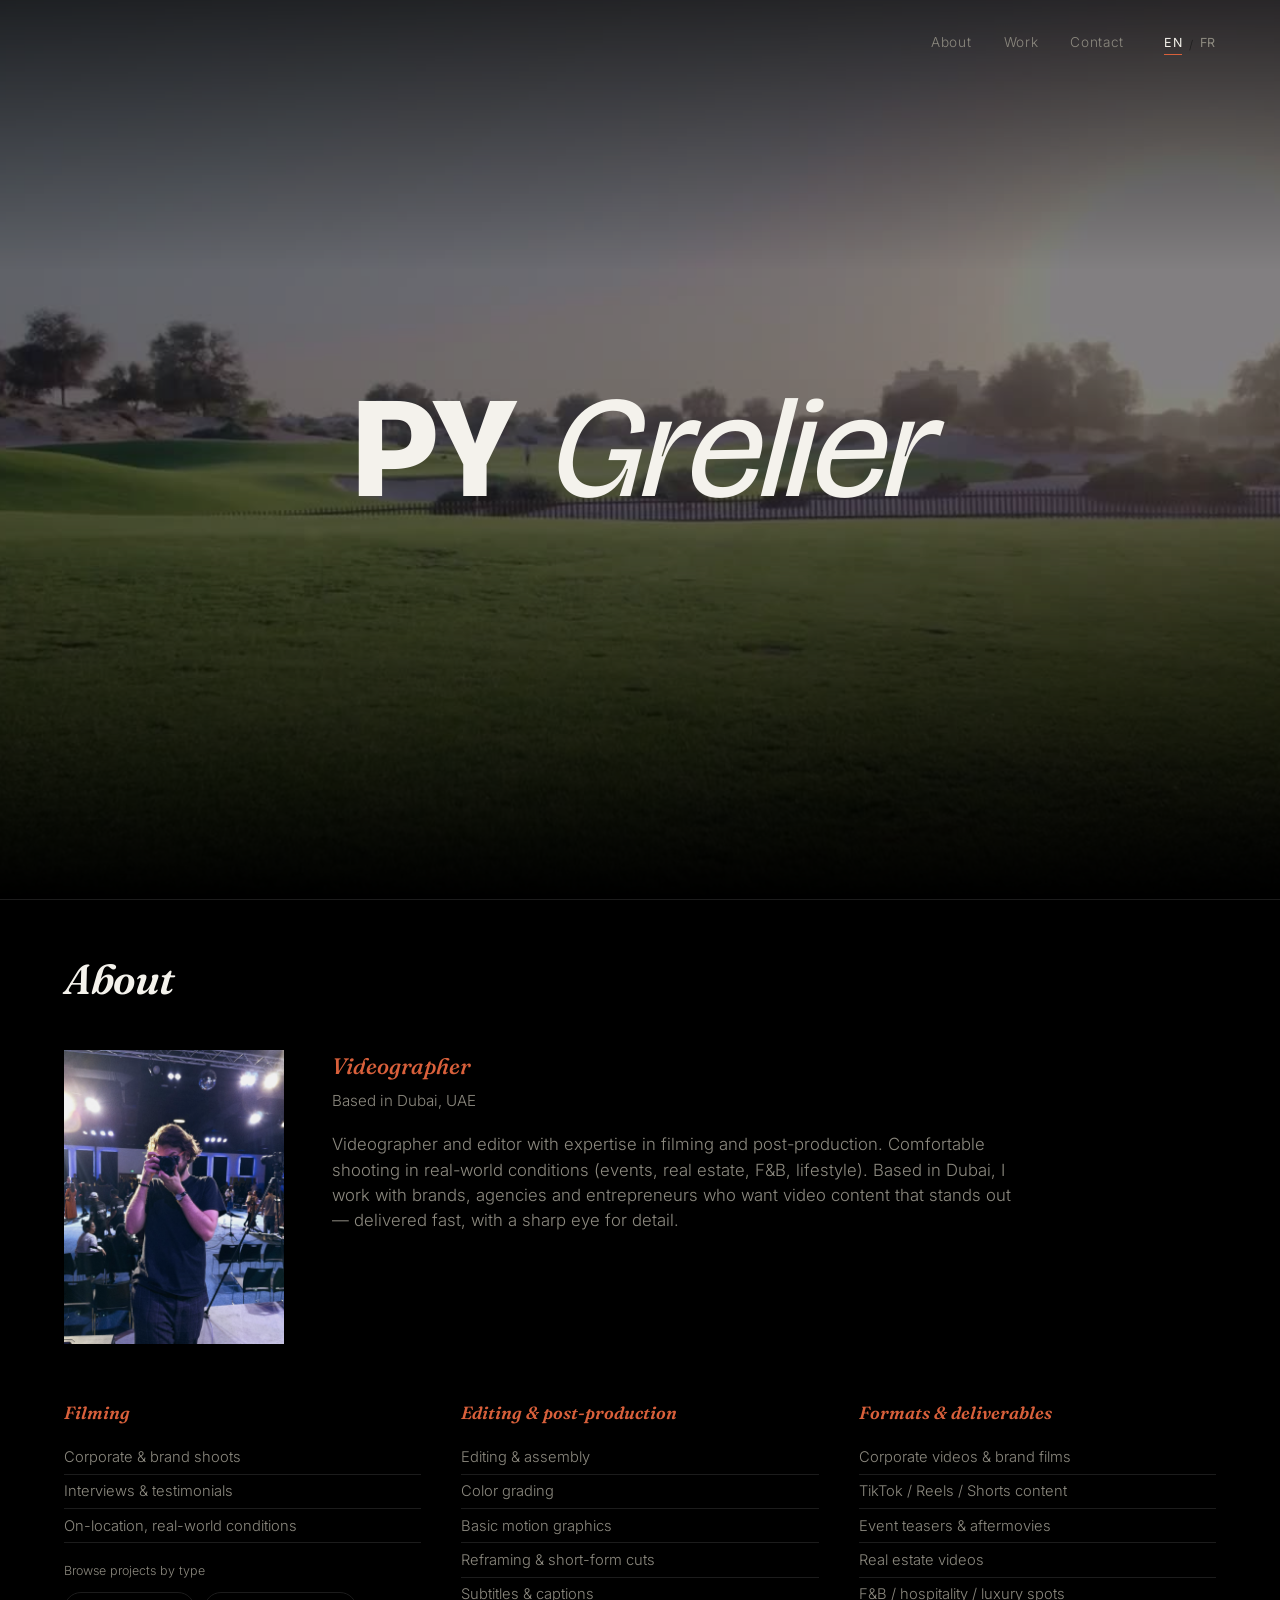
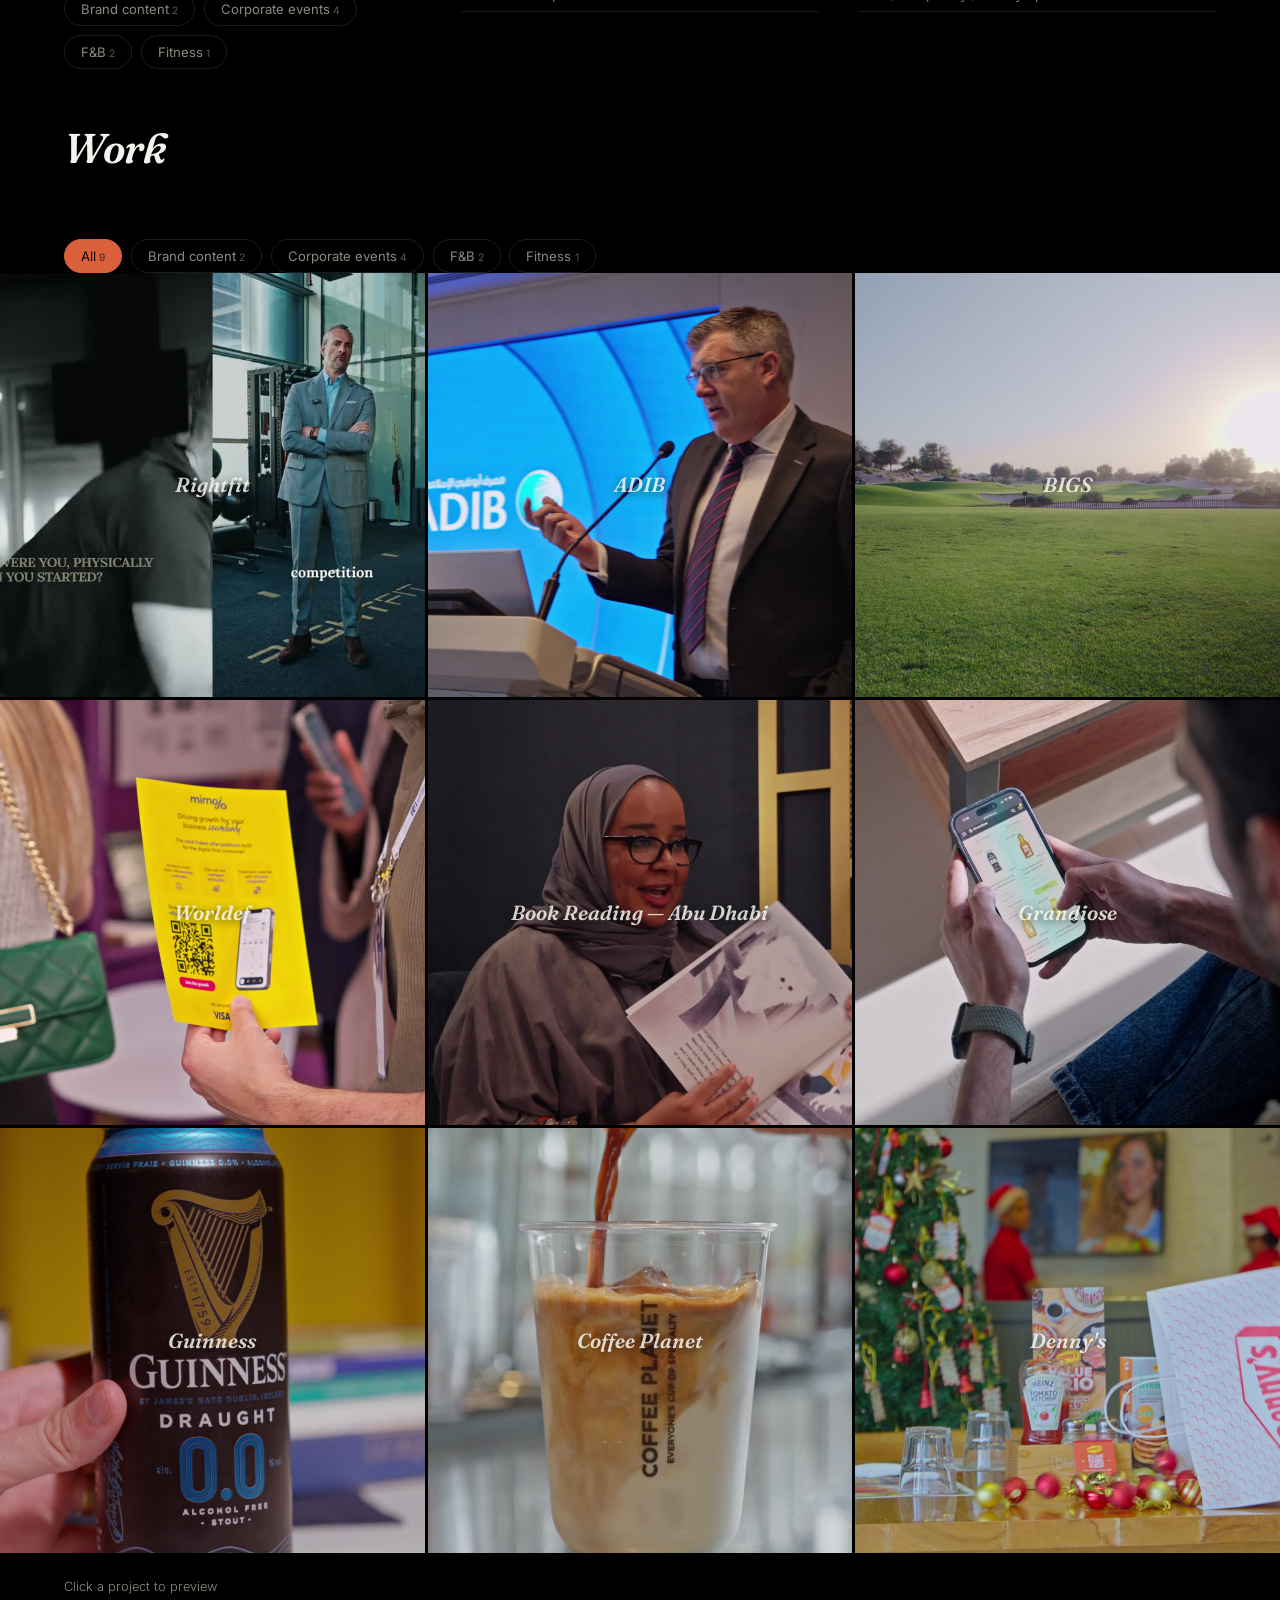
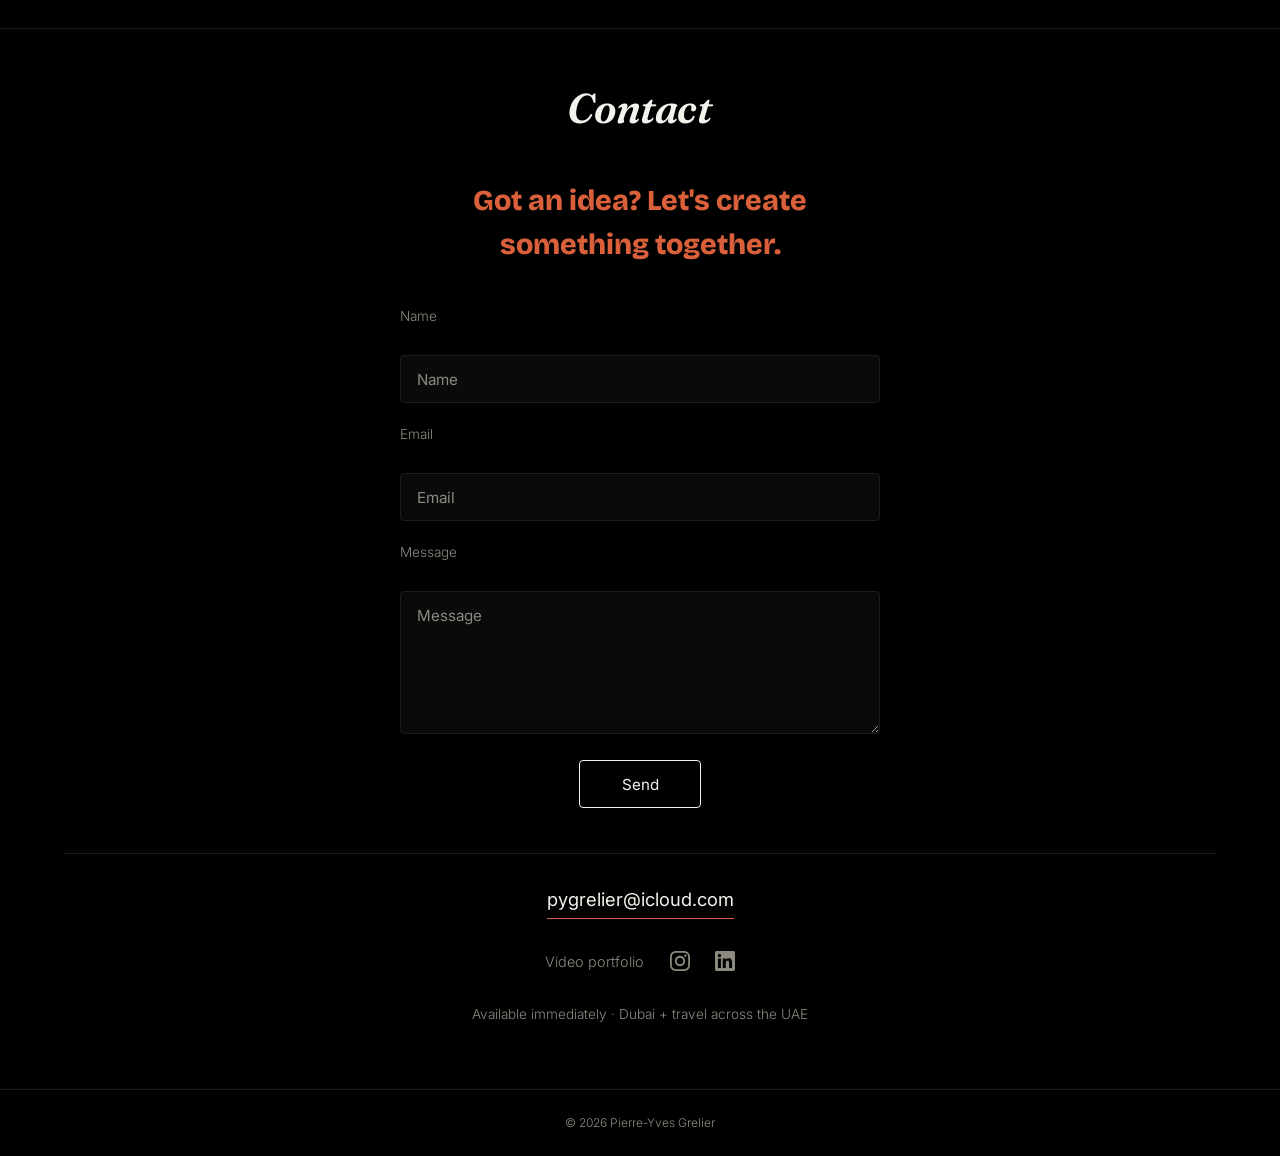
==== commit 18577f4c: "Add English/French bilingual toggle Adds an EN/FR switch in the nav that translates all site copy (a" ====
--- a/index.html
+++ b/index.html
@@ -13,9 +13,14 @@
 
   <nav class="nav nav--overlay">
     <div class="nav-links">
-      <a href="#about">About</a>
-      <a href="#work">Work</a>
-      <a href="#contact">Contact</a>
+      <a href="#about" data-i18n="nav.about">About</a>
+      <a href="#work" data-i18n="nav.work">Work</a>
+      <a href="#contact" data-i18n="nav.contact">Contact</a>
+      <div class="lang-switch">
+        <button type="button" class="lang-toggle" data-lang="en">EN</button>
+        <span class="lang-sep">/</span>
+        <button type="button" class="lang-toggle" data-lang="fr">FR</button>
+      </div>
     </div>
   </nav>
 
@@ -28,13 +33,13 @@
 
   <main>
     <section id="about" class="about reveal">
-      <h2 class="section-title">About</h2>
+      <h2 class="section-title" data-i18n="about.title">About</h2>
       <div class="about-intro">
         <img class="about-photo" src="images/profile.jpg" alt="Pierre-Yves Grelier">
         <div class="about-copy">
-          <p class="hero-role">Videographer</p>
-          <p class="hero-location">Based in Dubai, UAE</p>
-          <p class="about-text">
+          <p class="hero-role" data-i18n="about.role">Videographer</p>
+          <p class="hero-location" data-i18n="about.location">Based in Dubai, UAE</p>
+          <p class="about-text" data-i18n="about.text">
             Videographer and editor with expertise in filming and post-production.
             Comfortable shooting in real-world conditions (events, real estate, F&amp;B, lifestyle).
             Based in Dubai, I work with brands, agencies and entrepreneurs who want video content
@@ -45,14 +50,14 @@
 
       <div class="skills-grid">
         <div class="skill-block">
-          <h3>Filming</h3>
+          <h3 data-i18n="about.skill1.title">Filming</h3>
           <ul>
-            <li>Corporate &amp; brand shoots</li>
-            <li>Interviews &amp; testimonials</li>
-            <li>On-location, real-world conditions</li>
+            <li data-i18n="about.skill1.item1">Corporate &amp; brand shoots</li>
+            <li data-i18n="about.skill1.item2">Interviews &amp; testimonials</li>
+            <li data-i18n="about.skill1.item3">On-location, real-world conditions</li>
           </ul>
           <div class="category-browser" id="category-browser">
-            <p class="category-browser-label">Browse projects by type</p>
+            <p class="category-browser-label" data-i18n="about.browseLabel">Browse projects by type</p>
             <div class="category-pills" id="category-pills"></div>
             <div class="category-preview" id="category-preview">
               <div class="category-preview-track" id="category-preview-track"></div>
@@ -60,60 +65,60 @@
           </div>
         </div>
         <div class="skill-block">
-          <h3>Editing &amp; post-production</h3>
+          <h3 data-i18n="about.skill2.title">Editing &amp; post-production</h3>
           <ul>
-            <li>Editing &amp; assembly</li>
-            <li>Color grading</li>
-            <li>Basic motion graphics</li>
-            <li>Reframing &amp; short-form cuts</li>
-            <li>Subtitles &amp; captions</li>
+            <li data-i18n="about.skill2.item1">Editing &amp; assembly</li>
+            <li data-i18n="about.skill2.item2">Color grading</li>
+            <li data-i18n="about.skill2.item3">Basic motion graphics</li>
+            <li data-i18n="about.skill2.item4">Reframing &amp; short-form cuts</li>
+            <li data-i18n="about.skill2.item5">Subtitles &amp; captions</li>
           </ul>
         </div>
         <div class="skill-block">
-          <h3>Formats &amp; deliverables</h3>
+          <h3 data-i18n="about.skill3.title">Formats &amp; deliverables</h3>
           <ul>
-            <li>Corporate videos &amp; brand films</li>
-            <li>TikTok / Reels / Shorts content</li>
-            <li>Event teasers &amp; aftermovies</li>
-            <li>Real estate videos</li>
-            <li>F&amp;B / hospitality / luxury spots</li>
+            <li data-i18n="about.skill3.item1">Corporate videos &amp; brand films</li>
+            <li data-i18n="about.skill3.item2">TikTok / Reels / Shorts content</li>
+            <li data-i18n="about.skill3.item3">Event teasers &amp; aftermovies</li>
+            <li data-i18n="about.skill3.item4">Real estate videos</li>
+            <li data-i18n="about.skill3.item5">F&amp;B / hospitality / luxury spots</li>
           </ul>
         </div>
       </div>
     </section>
 
     <section id="work" class="work reveal">
-      <h2 class="section-title work-heading">Work</h2>
+      <h2 class="section-title work-heading" data-i18n="work.title">Work</h2>
       <div class="work-filter-pills" id="work-filter-pills"></div>
       <div class="carousel-wrap">
         <div id="project-grid">
           <!-- Generated from projects.js -->
         </div>
       </div>
-      <p class="carousel-hint">Click a project to preview</p>
+      <p class="carousel-hint" data-i18n="work.hint">Click a project to preview</p>
     </section>
 
     <section id="contact" class="contact reveal">
-      <h2 class="section-title">Contact</h2>
-      <p class="contact-lede">Got an idea? Let's create something together.</p>
+      <h2 class="section-title" data-i18n="contact.title">Contact</h2>
+      <p class="contact-lede" data-i18n="contact.lede">Got an idea? Let's create something together.</p>
 
       <form class="contact-form" id="contact-form">
-        <label for="cf-name">Name</label>
-        <input type="text" id="cf-name" name="name" placeholder="Name" required>
+        <label for="cf-name" data-i18n="contact.labelName">Name</label>
+        <input type="text" id="cf-name" name="name" placeholder="Name" data-i18n-placeholder="contact.labelName" required>
 
-        <label for="cf-email">Email</label>
-        <input type="email" id="cf-email" name="email" placeholder="Email" required>
+        <label for="cf-email" data-i18n="contact.labelEmail">Email</label>
+        <input type="email" id="cf-email" name="email" placeholder="Email" data-i18n-placeholder="contact.labelEmail" required>
 
-        <label for="cf-message">Message</label>
-        <textarea id="cf-message" name="message" placeholder="Message" rows="6" required></textarea>
+        <label for="cf-message" data-i18n="contact.labelMessage">Message</label>
+        <textarea id="cf-message" name="message" placeholder="Message" rows="6" data-i18n-placeholder="contact.labelMessage" required></textarea>
 
-        <button type="submit" class="contact-submit">Send</button>
+        <button type="submit" class="contact-submit" data-i18n="contact.send">Send</button>
       </form>
 
       <div class="contact-fallback">
         <a class="contact-email" href="mailto:pygrelier@icloud.com">pygrelier@icloud.com</a>
         <div class="contact-links">
-          <a href="#" data-placeholder="portfolio">Video portfolio</a>
+          <a href="#" data-placeholder="portfolio" data-i18n="contact.videoPortfolio">Video portfolio</a>
           <a href="https://www.instagram.com/py_grelier/" target="_blank" rel="noopener" class="social-link" aria-label="Instagram">
             <svg viewBox="0 0 24 24" width="20" height="20" fill="currentColor" aria-hidden="true"><path d="M12 0C8.74 0 8.333.014 7.053.072 5.775.132 4.905.333 4.14.63c-.789.306-1.459.717-2.126 1.384S.935 3.35.63 4.14C.333 4.905.131 5.775.072 7.053.013 8.333 0 8.74 0 12s.014 3.667.072 4.947c.06 1.277.261 2.148.558 2.913.306.788.717 1.459 1.384 2.126.667.666 1.336 1.079 2.126 1.384.766.296 1.636.499 2.913.558C8.333 23.988 8.74 24 12 24s3.667-.014 4.947-.072c1.277-.06 2.148-.262 2.913-.558.788-.306 1.459-.718 2.126-1.384.666-.667 1.079-1.335 1.384-2.126.296-.765.499-1.636.558-2.913.06-1.28.072-1.687.072-4.947s-.014-3.667-.072-4.947c-.06-1.277-.262-2.149-.558-2.913-.306-.789-.718-1.459-1.384-2.126C21.319 1.347 20.651.935 19.86.63c-.765-.297-1.636-.499-2.913-.558C15.667.014 15.26 0 12 0zm0 2.16c3.203 0 3.585.016 4.85.071 1.17.055 1.805.249 2.227.415.562.217.96.477 1.382.896.419.42.679.819.896 1.381.164.422.36 1.057.413 2.227.057 1.266.07 1.646.07 4.85s-.015 3.585-.074 4.85c-.061 1.17-.256 1.805-.421 2.227-.224.562-.479.96-.899 1.382-.419.419-.824.679-1.38.896-.42.164-1.065.36-2.235.413-1.274.057-1.649.07-4.859.07-3.211 0-3.586-.015-4.859-.074-1.171-.061-1.816-.256-2.236-.421-.569-.224-.96-.479-1.379-.899-.421-.419-.69-.824-.9-1.38-.165-.42-.359-1.065-.42-2.235-.045-1.26-.061-1.649-.061-4.844 0-3.196.016-3.586.061-4.861.061-1.17.255-1.814.42-2.234.21-.57.479-.96.9-1.381.419-.419.81-.689 1.379-.898.42-.166 1.051-.361 2.221-.421 1.275-.045 1.65-.06 4.859-.06l.045.03zm0 3.678c-3.405 0-6.162 2.76-6.162 6.162 0 3.405 2.76 6.162 6.162 6.162 3.405 0 6.162-2.76 6.162-6.162 0-3.405-2.76-6.162-6.162-6.162zM12 16c-2.21 0-4-1.79-4-4s1.79-4 4-4 4 1.79 4 4-1.79 4-4 4zm7.846-10.405c0 .795-.646 1.44-1.44 1.44-.795 0-1.44-.646-1.44-1.44 0-.794.646-1.439 1.44-1.439.793-.001 1.44.645 1.44 1.439z"/></svg>
           </a>
@@ -121,7 +126,7 @@
             <svg viewBox="0 0 24 24" width="20" height="20" fill="currentColor" aria-hidden="true"><path d="M20.447 20.452h-3.554v-5.569c0-1.328-.027-3.037-1.852-3.037-1.853 0-2.136 1.445-2.136 2.939v5.667H9.351V9h3.414v1.561h.048c.476-.9 1.637-1.85 3.37-1.85 3.601 0 4.267 2.37 4.267 5.455v6.286zM5.337 7.433c-1.144 0-2.063-.926-2.063-2.065 0-1.138.92-2.063 2.063-2.063 1.14 0 2.064.925 2.064 2.063 0 1.139-.925 2.065-2.064 2.065zm1.782 13.019H3.555V9h3.564v11.452zM22.225 0H1.771C.792 0 0 .774 0 1.729v20.542C0 23.227.792 24 1.771 24h20.451C23.2 24 24 23.227 24 22.271V1.729C24 .774 23.2 0 22.222 0h.003z"/></svg>
           </a>
         </div>
-        <p class="contact-note">Available immediately · Dubai + travel across the UAE</p>
+        <p class="contact-note" data-i18n="contact.note">Available immediately · Dubai + travel across the UAE</p>
       </div>
     </section>
   </main>
@@ -138,12 +143,13 @@
       <div class="lightbox-info">
         <div class="lightbox-title"></div>
         <div class="lightbox-category"></div>
-        <a class="lightbox-link" href="#" target="_blank" rel="noopener">Watch full video ↗</a>
+        <a class="lightbox-link" href="#" target="_blank" rel="noopener" data-i18n="work.watchFull">Watch full video ↗</a>
       </div>
     </div>
   </div>
 
   <script src="projects.js"></script>
+  <script src="i18n.js"></script>
   <script src="script.js"></script>
 </body>
 </html>
--- a/style.css
+++ b/style.css
@@ -93,6 +93,37 @@
   color: var(--text);
   border-color: var(--accent);
 }
+
+.lang-switch {
+  display: flex;
+  align-items: center;
+  gap: 0.4rem;
+  margin-left: 0.5rem;
+}
+
+.lang-toggle {
+  appearance: none;
+  -webkit-appearance: none;
+  background: none;
+  border: none;
+  color: var(--text-dim);
+  font-family: var(--font-body);
+  font-size: 0.78rem;
+  letter-spacing: 0.05em;
+  cursor: pointer;
+  padding: 0 0 0.3rem;
+  border-bottom: 1px solid transparent;
+  transition: color 0.2s ease, border-color 0.2s ease;
+}
+
+.lang-toggle:hover { color: var(--text); }
+
+.lang-toggle.is-active {
+  color: var(--text);
+  border-color: var(--accent);
+}
+
+.lang-sep { color: var(--border); font-size: 0.75rem; }
 
 .nav--overlay {
   position: absolute;
@@ -472,6 +503,10 @@
   pointer-events: none;
 }
 
+html[lang="fr"] .project-card::after {
+  content: "Voir ↗";
+}
+
 .project-card:hover::after,
 .project-card:focus-visible::after {
   opacity: 1;
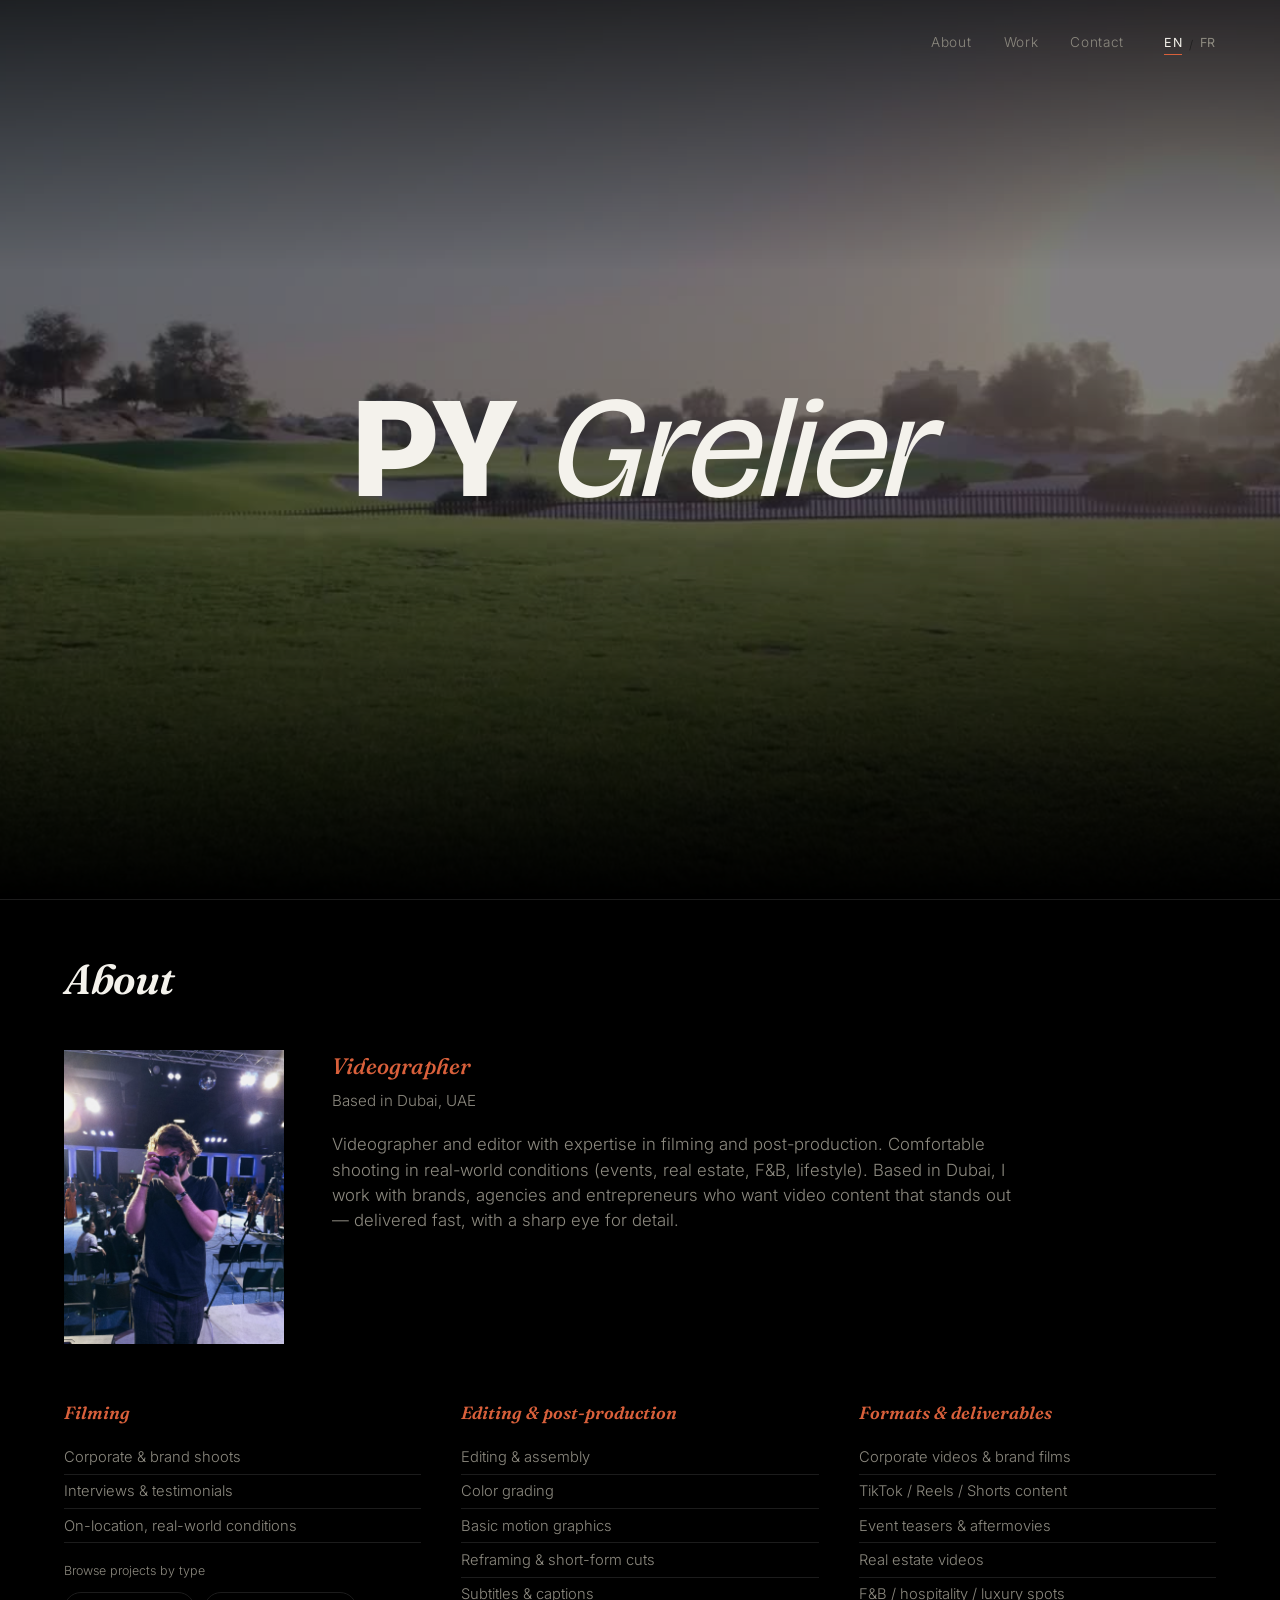
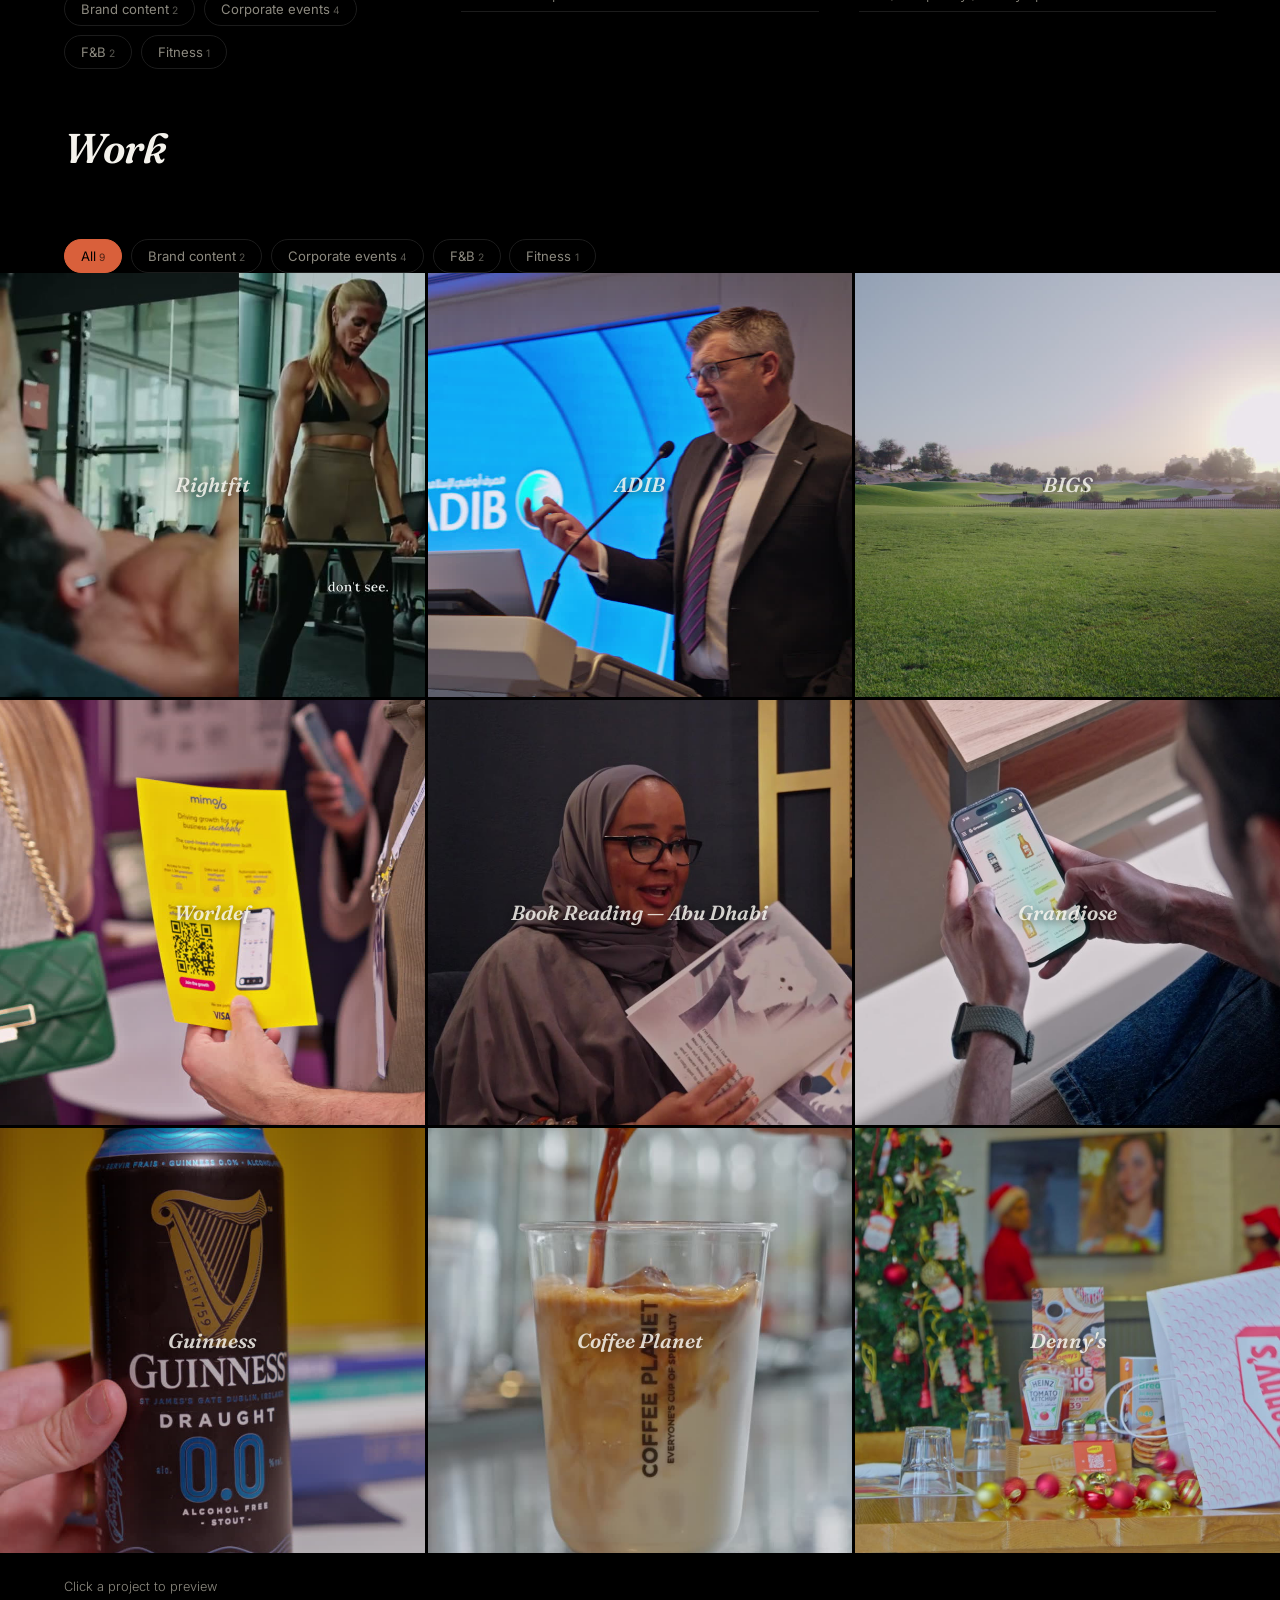
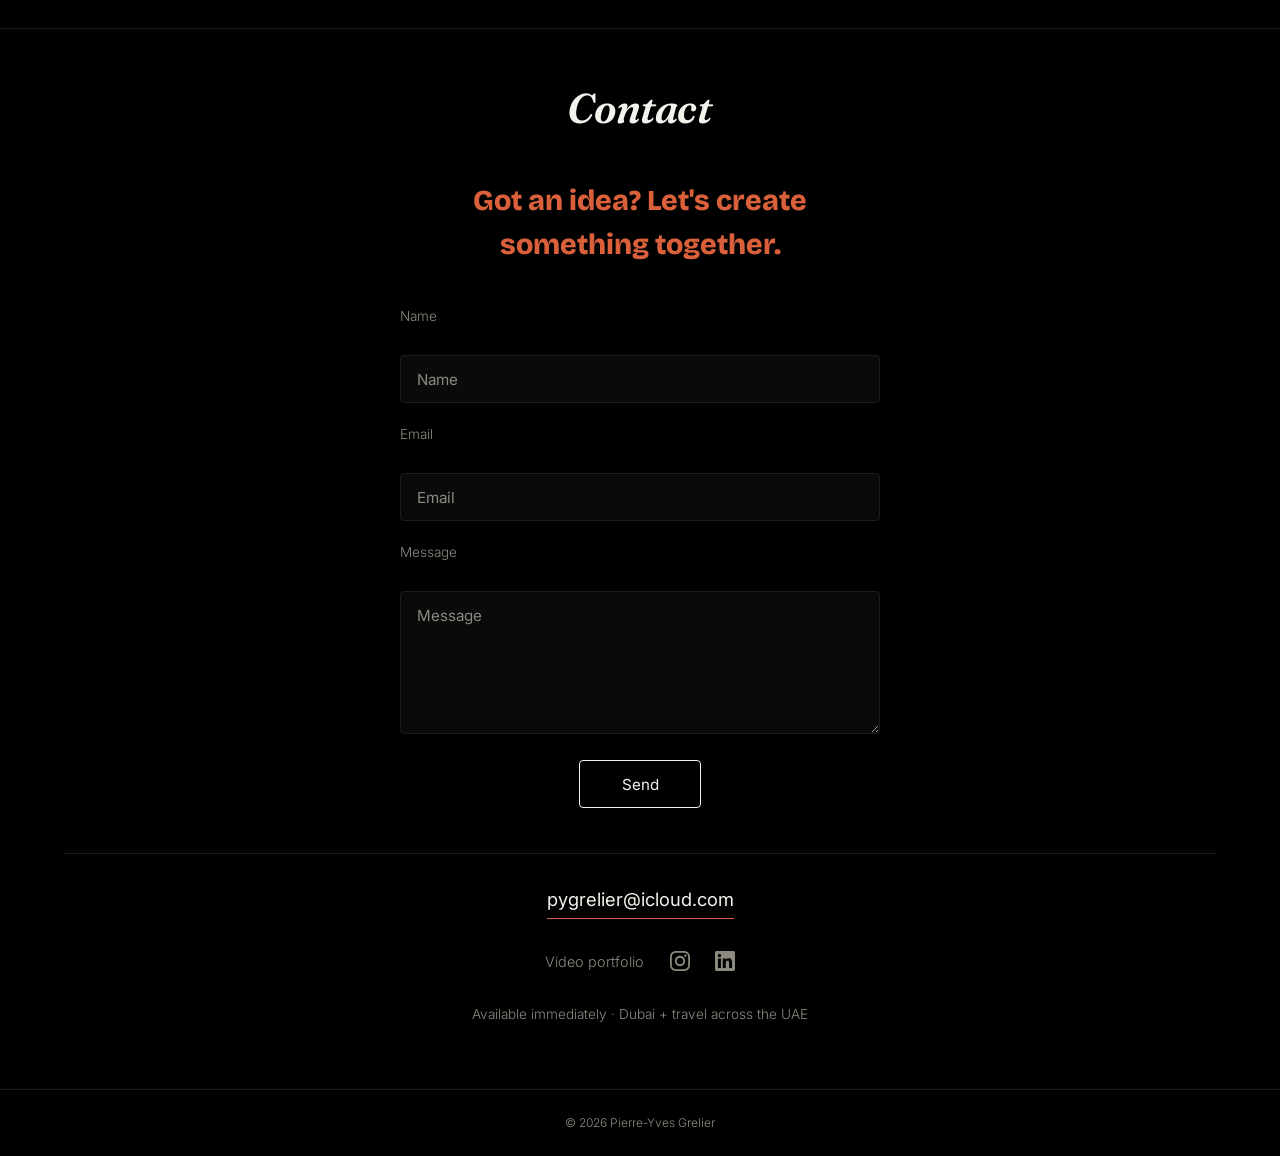
==== commit e9718c01: "Embed YouTube Shorts playback directly in Rightfit's lightbox Adds a links array (project.links) as " ====
--- a/index.html
+++ b/index.html
@@ -145,6 +145,7 @@
         <div class="lightbox-category"></div>
         <a class="lightbox-link" href="#" target="_blank" rel="noopener" data-i18n="work.watchFull">Watch full video ↗</a>
       </div>
+      <div class="lightbox-links"></div>
     </div>
   </div>
 
--- a/style.css
+++ b/style.css
@@ -653,6 +653,47 @@
 .lightbox-link:hover { color: var(--text); border-color: var(--text); }
 .lightbox-link[hidden] { display: none; }
 
+.lightbox-links {
+  display: flex;
+  flex-wrap: wrap;
+  gap: 0.6rem;
+  padding: 0 1.5rem 1.2rem;
+}
+
+.lightbox-links[hidden] { display: none; }
+
+.lightbox-link-pill {
+  font-family: var(--font-body);
+  font-size: 0.8rem;
+  color: var(--text-dim);
+  background: transparent;
+  border: 1px solid var(--border);
+  border-radius: 999px;
+  padding: 0.4rem 0.9rem;
+  white-space: nowrap;
+  cursor: pointer;
+  transition: color 0.2s ease, border-color 0.2s ease, background 0.2s ease;
+}
+
+.lightbox-link-pill:hover { color: var(--text); border-color: var(--accent); }
+
+.lightbox-link-pill.is-active {
+  color: var(--bg);
+  background: var(--accent);
+  border-color: var(--accent);
+}
+
+.lightbox-youtube {
+  display: block;
+  width: auto;
+  height: 70vh;
+  max-height: 70vh;
+  max-width: 100%;
+  aspect-ratio: 9 / 16;
+  border: 0;
+  margin: 0 auto;
+}
+
 .lightbox-close {
   position: absolute;
   top: 0.6rem;
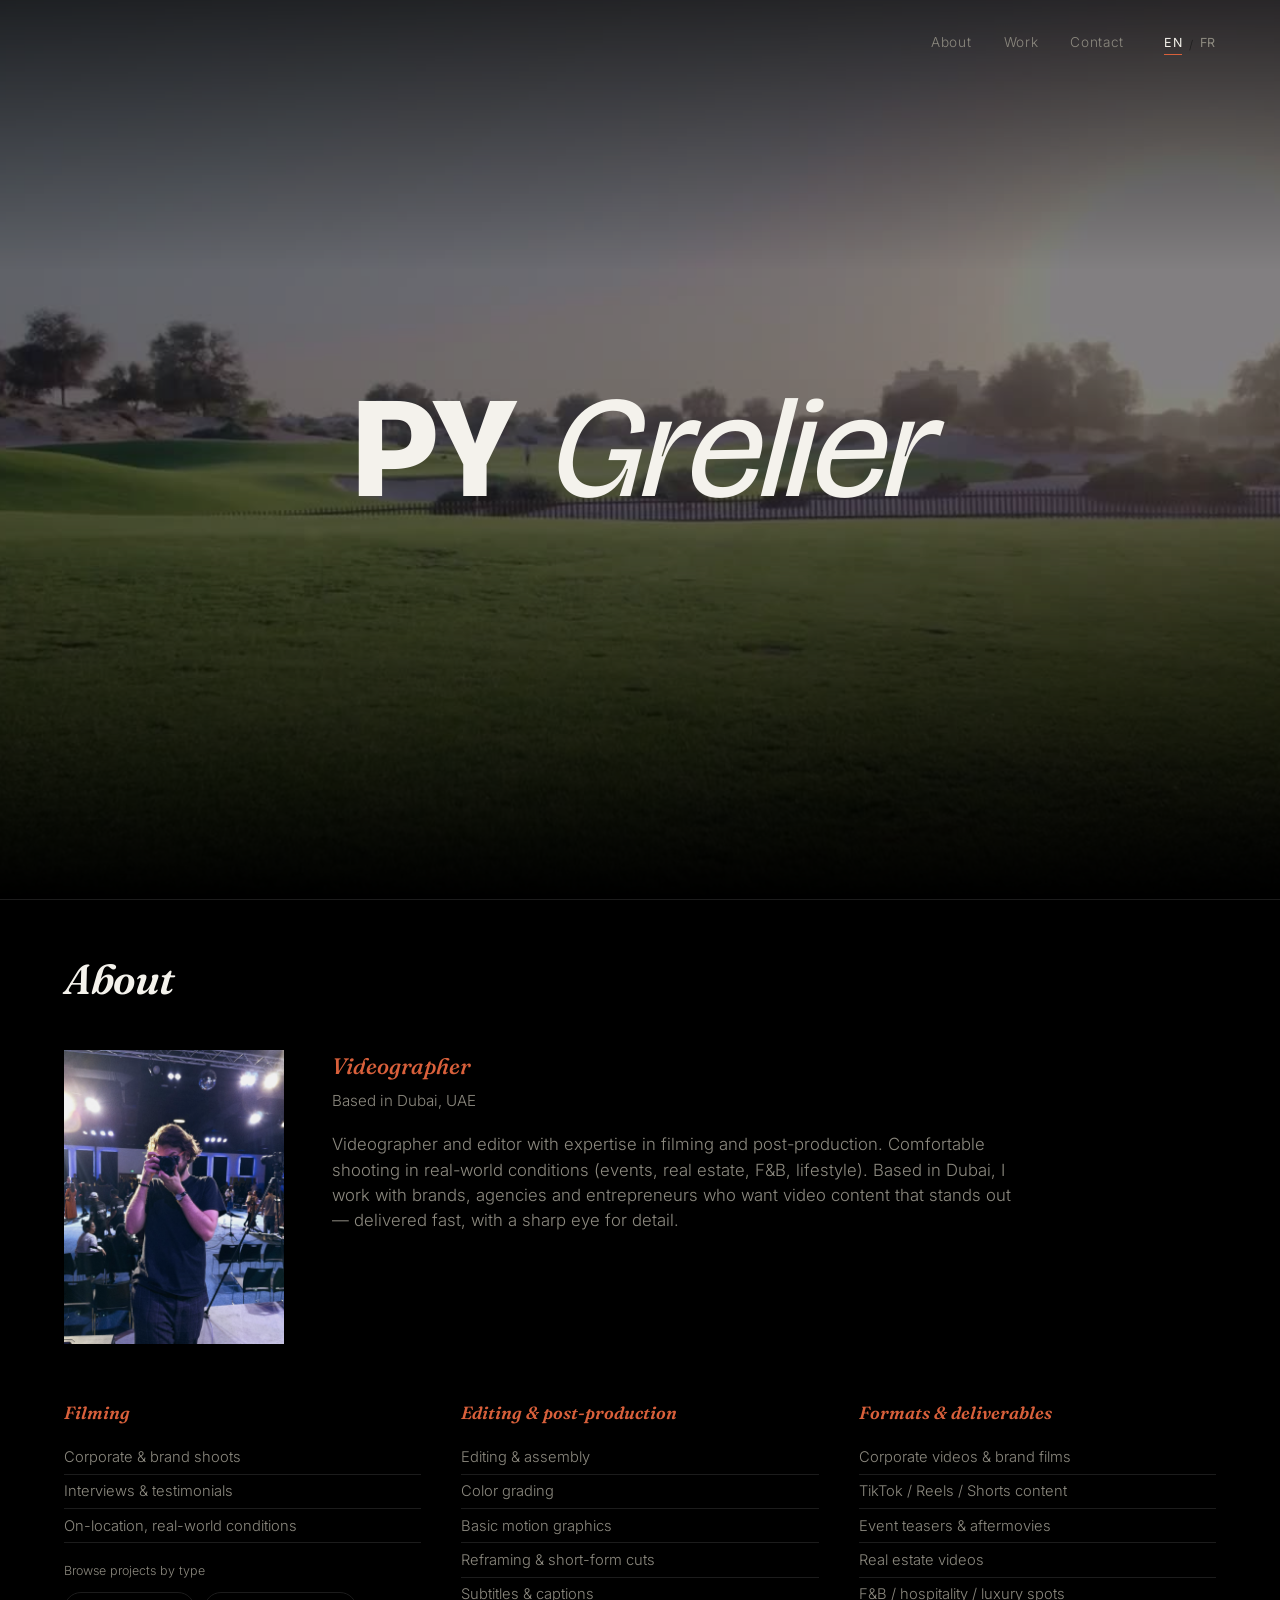
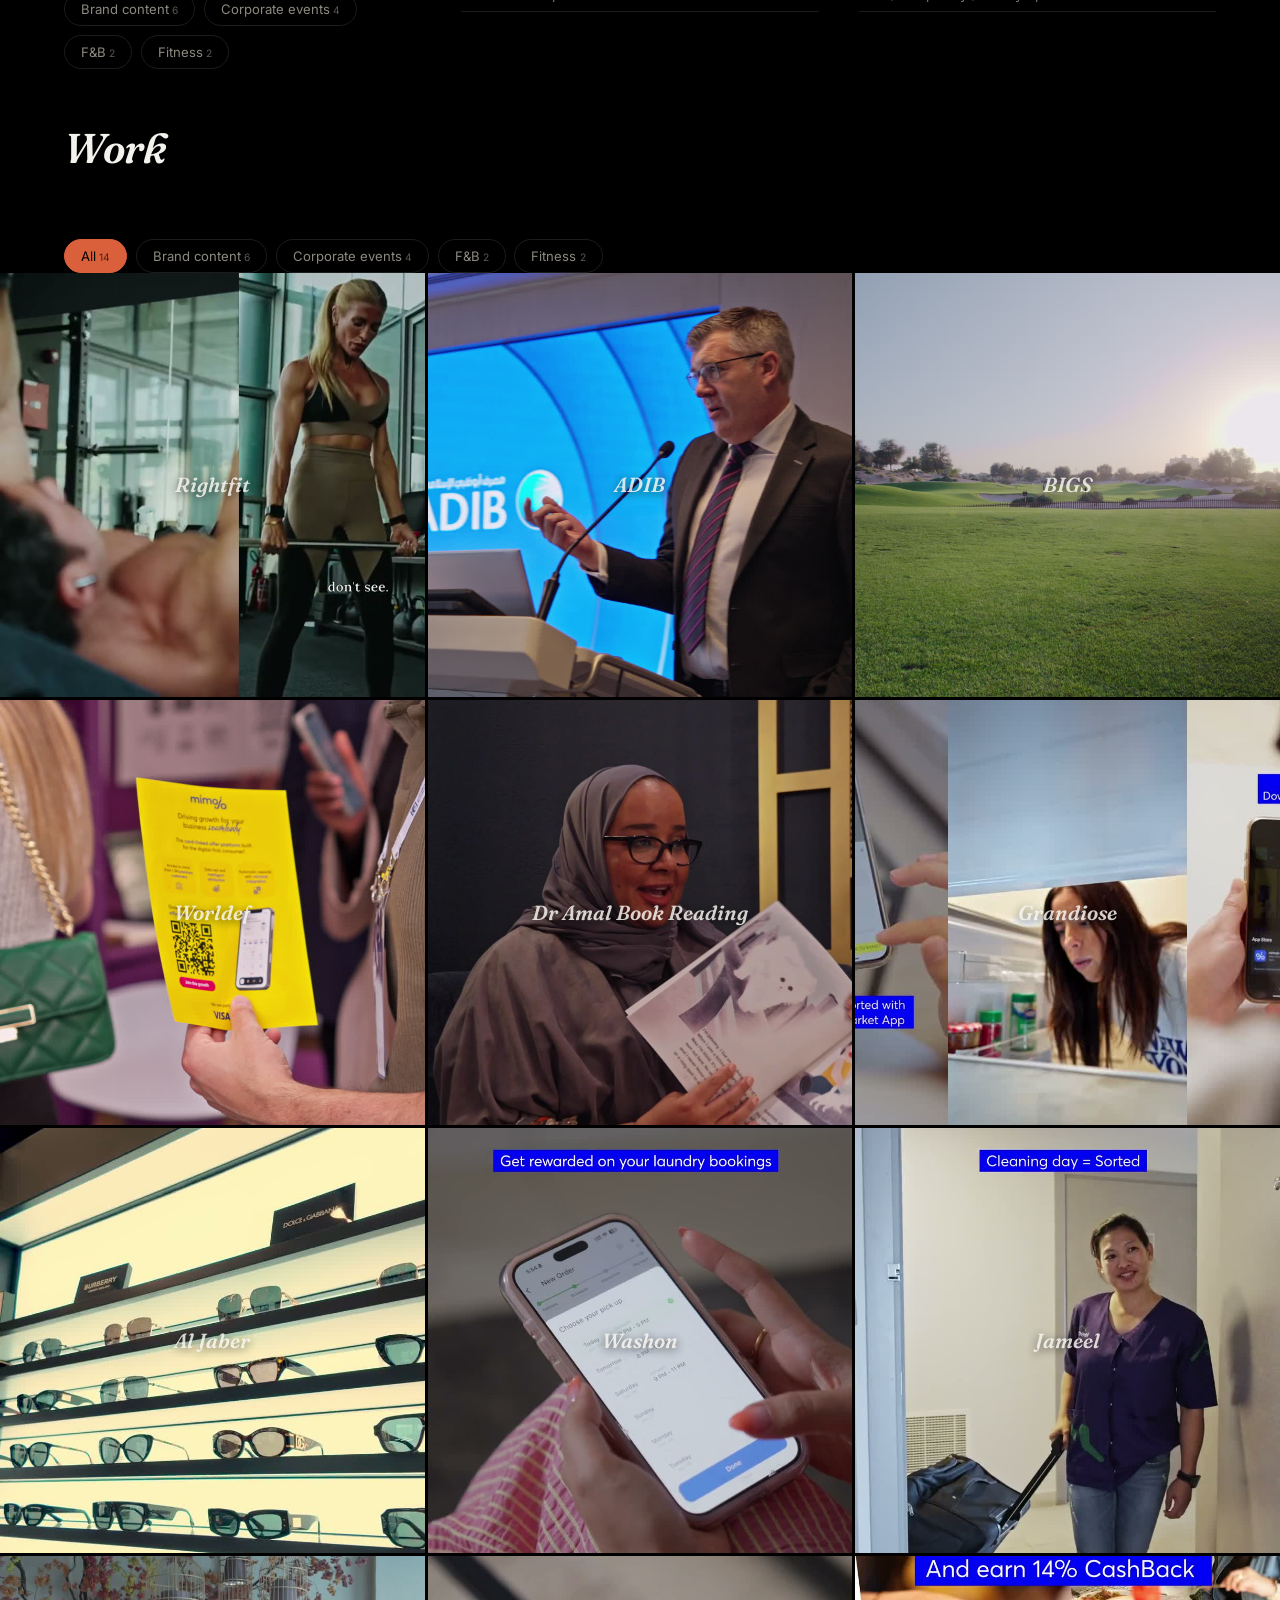
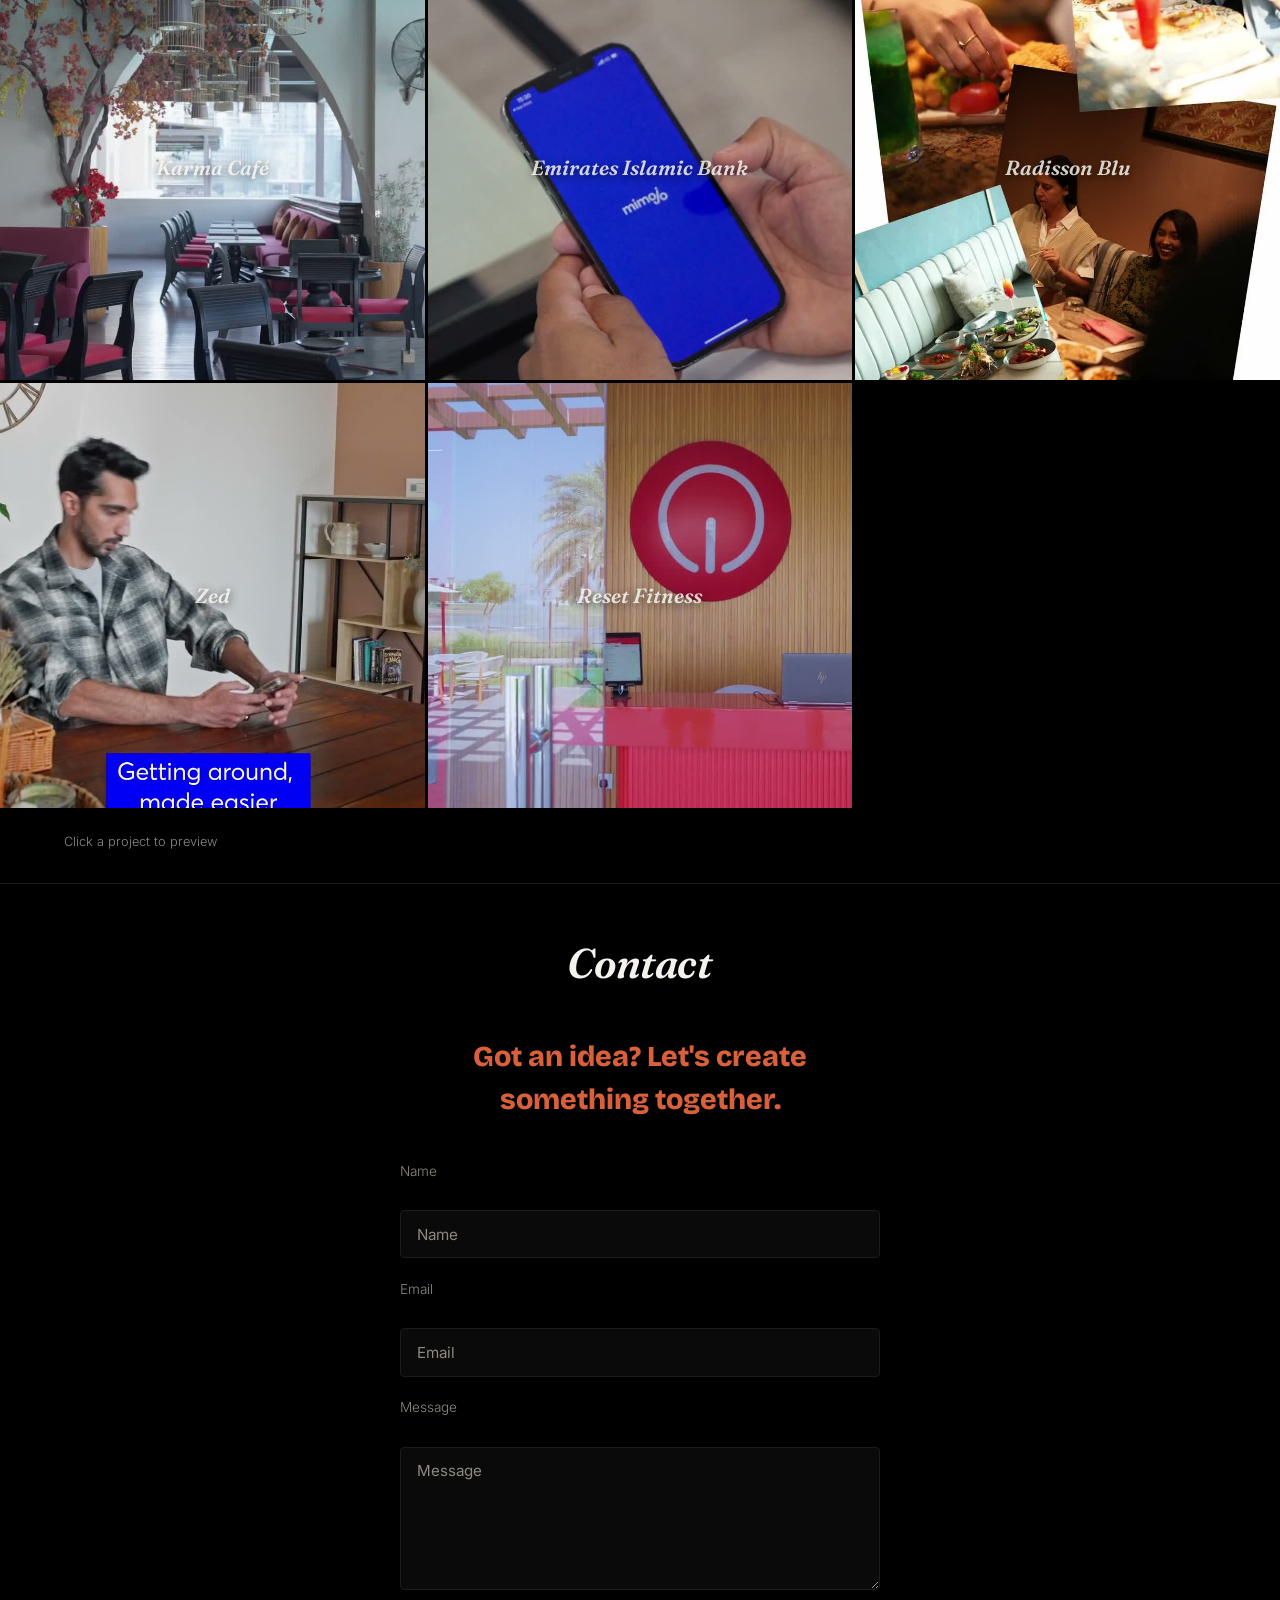
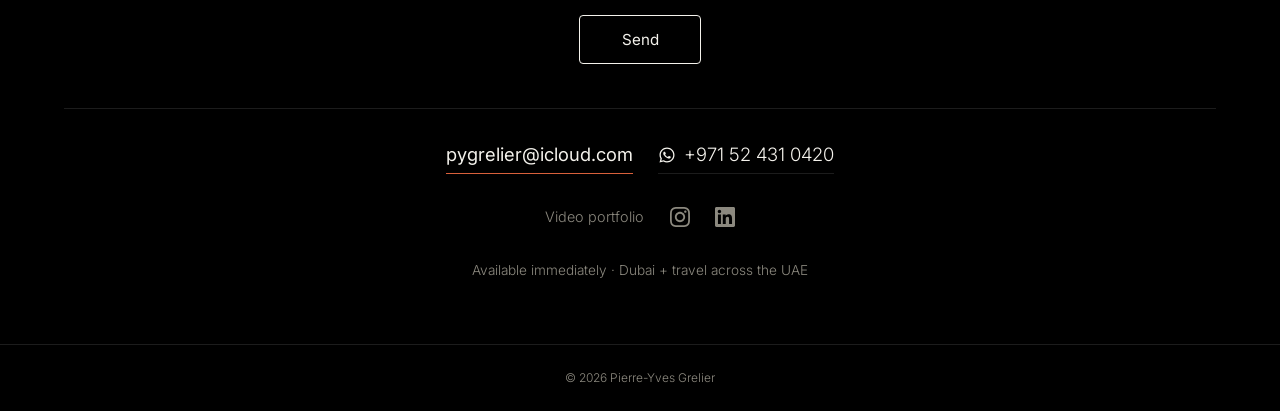
==== commit 7786bff1: "Add WhatsApp number next to email in Contact Clickable wa.me link with a WhatsApp icon, sitting alon" ====
--- a/index.html
+++ b/index.html
@@ -116,7 +116,13 @@
       </form>
 
       <div class="contact-fallback">
-        <a class="contact-email" href="mailto:pygrelier@icloud.com">pygrelier@icloud.com</a>
+        <div class="contact-primary">
+          <a class="contact-email" href="mailto:pygrelier@icloud.com">pygrelier@icloud.com</a>
+          <a class="whatsapp-link" href="https://wa.me/971524310420" target="_blank" rel="noopener" aria-label="WhatsApp">
+            <svg viewBox="0 0 24 24" width="18" height="18" fill="currentColor" aria-hidden="true"><path d="M12.001 2C6.478 2 2 6.477 2 12c0 1.771.462 3.489 1.34 5.007L2 22l5.166-1.353A9.947 9.947 0 0012.001 22c5.522 0 10-4.477 10-10S17.523 2 12.001 2zm0 18.291a8.24 8.24 0 01-4.198-1.148l-.301-.179-3.11.815.83-3.031-.196-.312A8.26 8.26 0 013.71 12c0-4.577 3.723-8.291 8.291-8.291S20.29 7.423 20.29 12c0 4.578-3.722 8.291-8.29 8.291zm4.471-6.191c-.245-.123-1.451-.716-1.676-.798-.225-.082-.389-.123-.552.123-.164.245-.633.797-.776.96-.143.164-.286.184-.531.061-.245-.123-1.036-.382-1.973-1.218-.729-.65-1.222-1.453-1.365-1.698-.143-.245-.015-.377.108-.5.11-.11.245-.286.368-.429.123-.143.164-.245.245-.409.082-.164.041-.307-.02-.43-.062-.123-.552-1.33-.757-1.82-.199-.478-.401-.413-.552-.42-.143-.007-.307-.008-.47-.008-.164 0-.43.061-.655.307-.225.245-.858.838-.858 2.043 0 1.205.878 2.37 1.001 2.533.123.164 1.729 2.64 4.188 3.702.585.253 1.041.404 1.397.517.587.187 1.121.16 1.544.097.471-.07 1.451-.593 1.655-1.166.204-.573.204-1.064.143-1.166-.061-.103-.225-.164-.47-.286z"/></svg>
+            <span>+971 52 431 0420</span>
+          </a>
+        </div>
         <div class="contact-links">
           <a href="#" data-placeholder="portfolio" data-i18n="contact.videoPortfolio">Video portfolio</a>
           <a href="https://www.instagram.com/py_grelier/" target="_blank" rel="noopener" class="social-link" aria-label="Instagram">
@@ -143,7 +149,7 @@
       <div class="lightbox-info">
         <div class="lightbox-title"></div>
         <div class="lightbox-category"></div>
-        <a class="lightbox-link" href="#" target="_blank" rel="noopener" data-i18n="work.watchFull">Watch full video ↗</a>
+        <button class="lightbox-link" type="button" data-i18n="work.watchFull">Watch full video ↗</button>
       </div>
       <div class="lightbox-links"></div>
     </div>
--- a/style.css
+++ b/style.css
@@ -584,12 +584,13 @@
 .lightbox-panel {
   position: relative;
   z-index: 1;
-  max-width: min(90vw, 900px);
-  max-height: 90vh;
+  max-width: min(94vw, 1200px);
+  max-height: 94vh;
   background: var(--bg-alt);
   border: 1px solid var(--border);
   border-radius: 0;
-  overflow: hidden;
+  overflow-y: auto;
+  overflow-x: hidden;
   display: flex;
   flex-direction: column;
   transform: scale(0.96);
@@ -607,14 +608,14 @@
   display: flex;
   align-items: center;
   justify-content: center;
-  max-height: 70vh;
+  max-height: 78vh;
 }
 
 .lightbox-media img,
 .lightbox-media video {
   display: block;
   width: 100%;
-  max-height: 70vh;
+  max-height: 78vh;
   object-fit: contain;
 }
 
@@ -644,10 +645,17 @@
 }
 
 .lightbox-link {
+  appearance: none;
+  -webkit-appearance: none;
+  background: none;
+  border: none;
+  border-bottom: 1px solid var(--border);
+  font-family: var(--font-body);
   font-size: 0.85rem;
   color: var(--text-dim);
-  border-bottom: 1px solid var(--border);
   white-space: nowrap;
+  cursor: pointer;
+  padding: 0;
 }
 
 .lightbox-link:hover { color: var(--text); border-color: var(--text); }
@@ -663,16 +671,35 @@
 .lightbox-links[hidden] { display: none; }
 
 .lightbox-link-pill {
+  display: inline-flex;
+  align-items: center;
+  gap: 0.55rem;
   font-family: var(--font-body);
   font-size: 0.8rem;
   color: var(--text-dim);
   background: transparent;
   border: 1px solid var(--border);
   border-radius: 999px;
-  padding: 0.4rem 0.9rem;
+  padding: 0.3rem 0.9rem 0.3rem 0.3rem;
   white-space: nowrap;
+  max-width: 100%;
   cursor: pointer;
   transition: color 0.2s ease, border-color 0.2s ease, background 0.2s ease;
+}
+
+.lightbox-link-pill span {
+  overflow: hidden;
+  text-overflow: ellipsis;
+  max-width: 160px;
+}
+
+.lightbox-link-thumb {
+  width: 32px;
+  height: 32px;
+  border-radius: 50%;
+  object-fit: cover;
+  flex-shrink: 0;
+  display: block;
 }
 
 .lightbox-link-pill:hover { color: var(--text); border-color: var(--accent); }
@@ -685,13 +712,22 @@
 
 .lightbox-youtube {
   display: block;
-  width: auto;
-  height: 70vh;
-  max-height: 70vh;
+  max-height: 78vh;
   max-width: 100%;
-  aspect-ratio: 9 / 16;
   border: 0;
   margin: 0 auto;
+}
+
+.lightbox-youtube.is-portrait {
+  width: auto;
+  height: 78vh;
+  aspect-ratio: 9 / 16;
+}
+
+.lightbox-youtube.is-landscape {
+  width: min(94vw, 1200px);
+  height: auto;
+  aspect-ratio: 16 / 9;
 }
 
 .lightbox-close {
@@ -799,6 +835,14 @@
   border-top: 1px solid var(--border);
 }
 
+.contact-primary {
+  display: flex;
+  flex-wrap: wrap;
+  justify-content: center;
+  align-items: center;
+  gap: 1.6rem;
+}
+
 .contact-email {
   display: inline-block;
   font-family: var(--font-body);
@@ -806,6 +850,23 @@
   font-weight: 400;
   border-bottom: 1px solid var(--accent);
   padding-bottom: 0.25rem;
+}
+
+.whatsapp-link {
+  display: inline-flex;
+  align-items: center;
+  gap: 0.5rem;
+  font-family: var(--font-body);
+  font-size: clamp(1rem, 1.6vw, 1.15rem);
+  color: var(--text);
+  border-bottom: 1px solid var(--border);
+  padding-bottom: 0.25rem;
+  transition: border-color 0.2s ease, color 0.2s ease;
+}
+
+.whatsapp-link:hover {
+  color: var(--accent);
+  border-color: var(--accent);
 }
 
 .contact-links {
